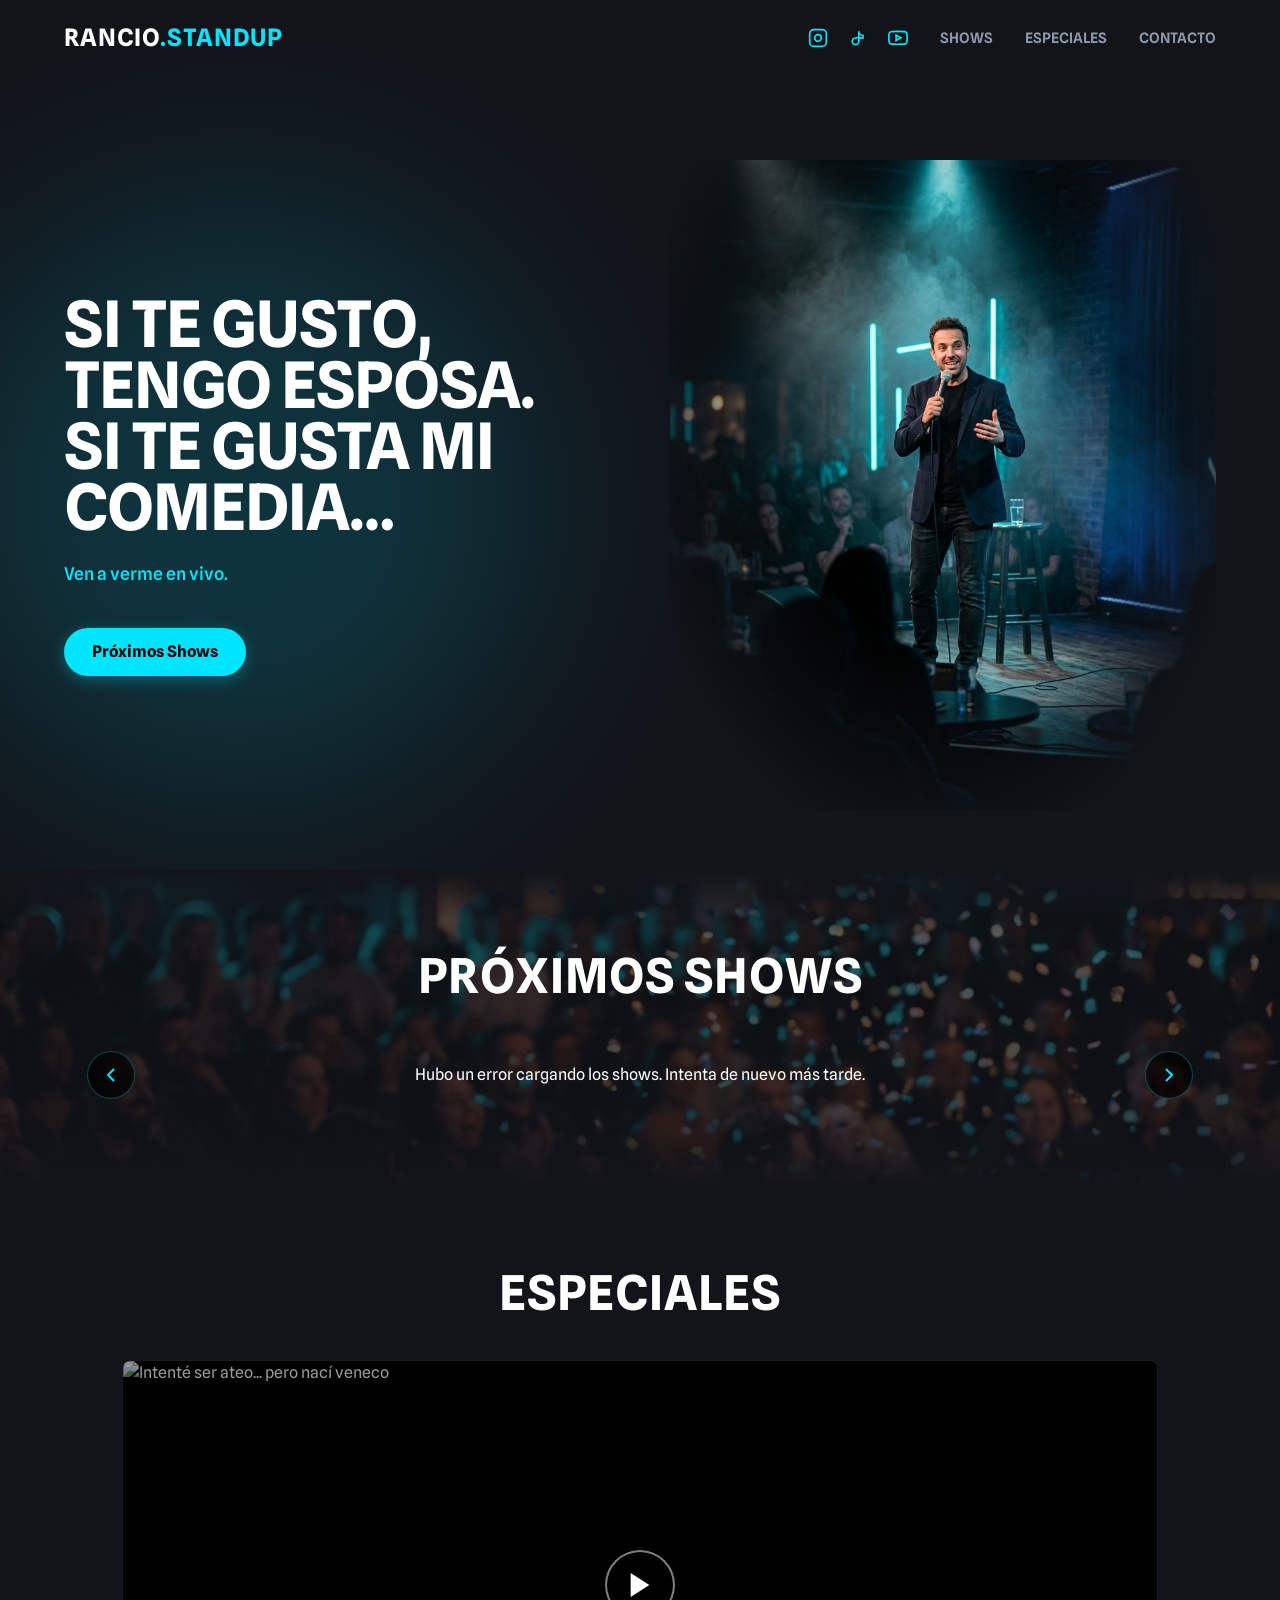
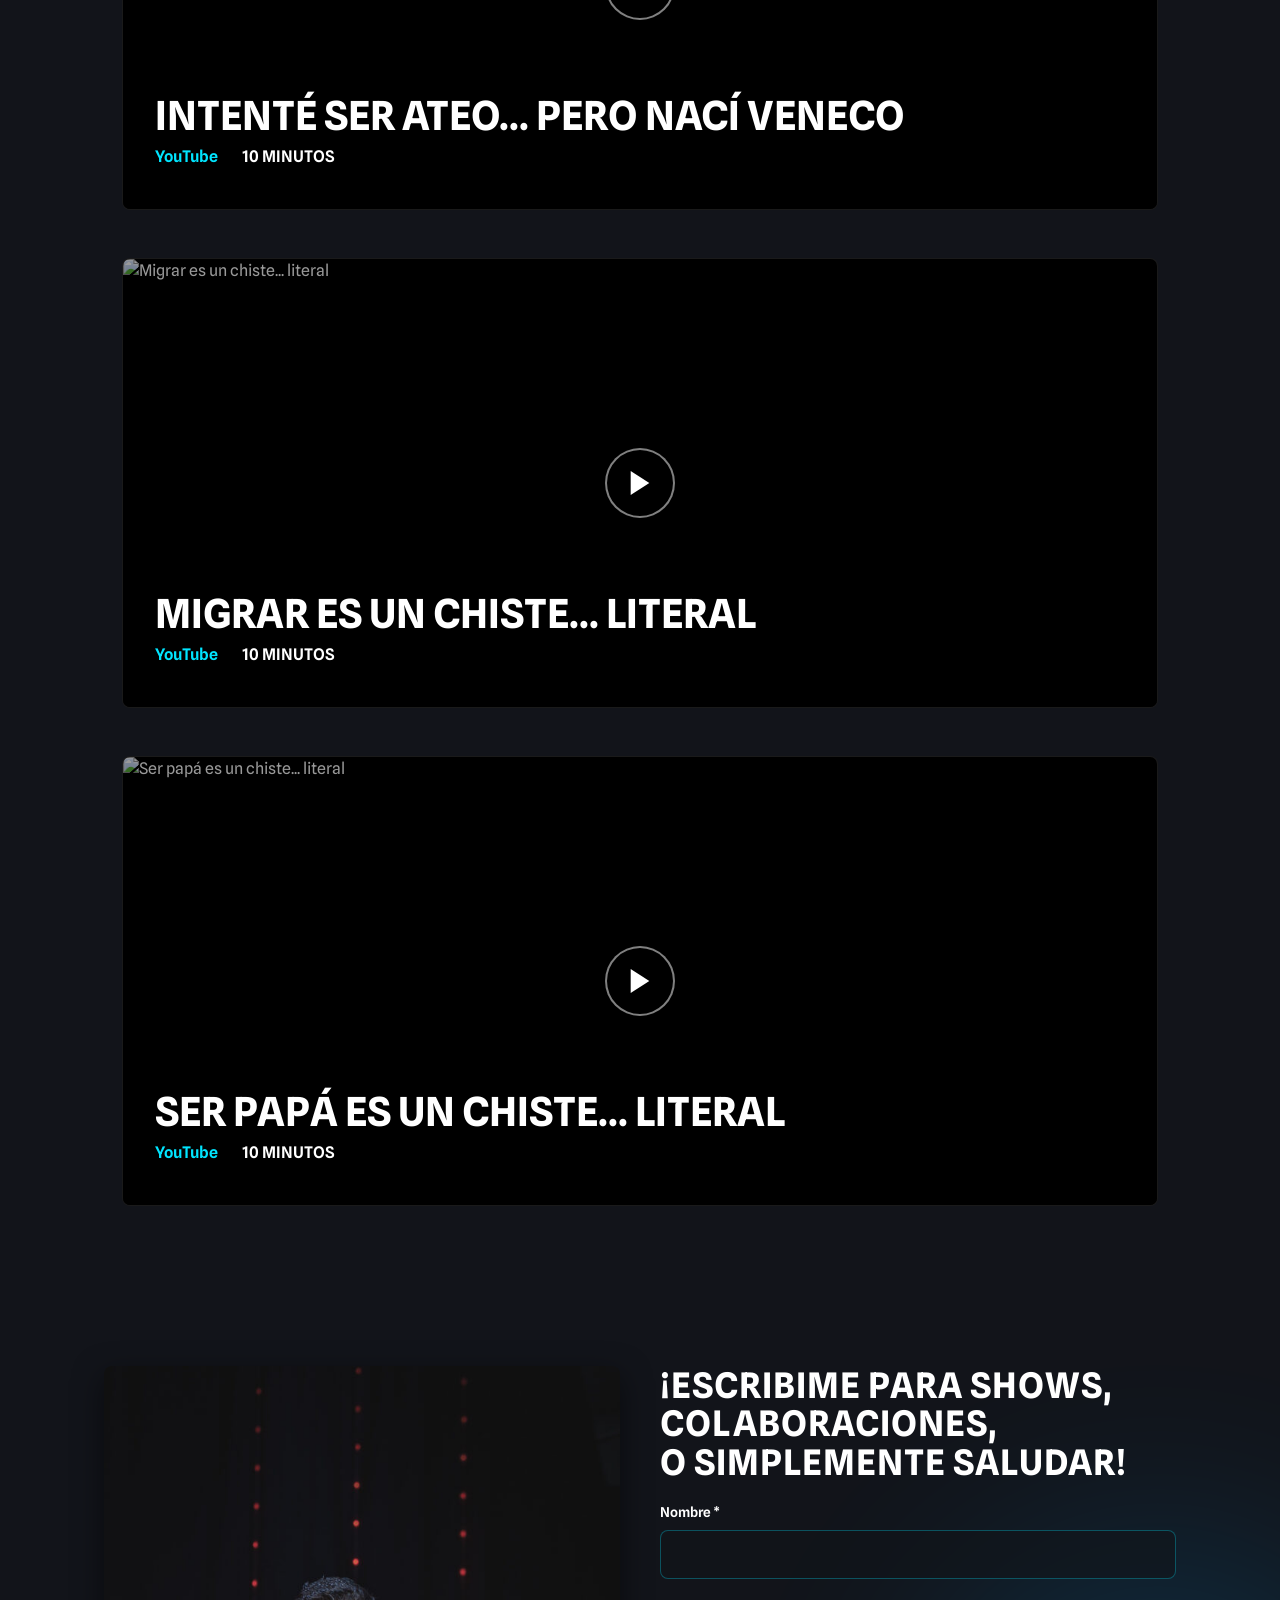
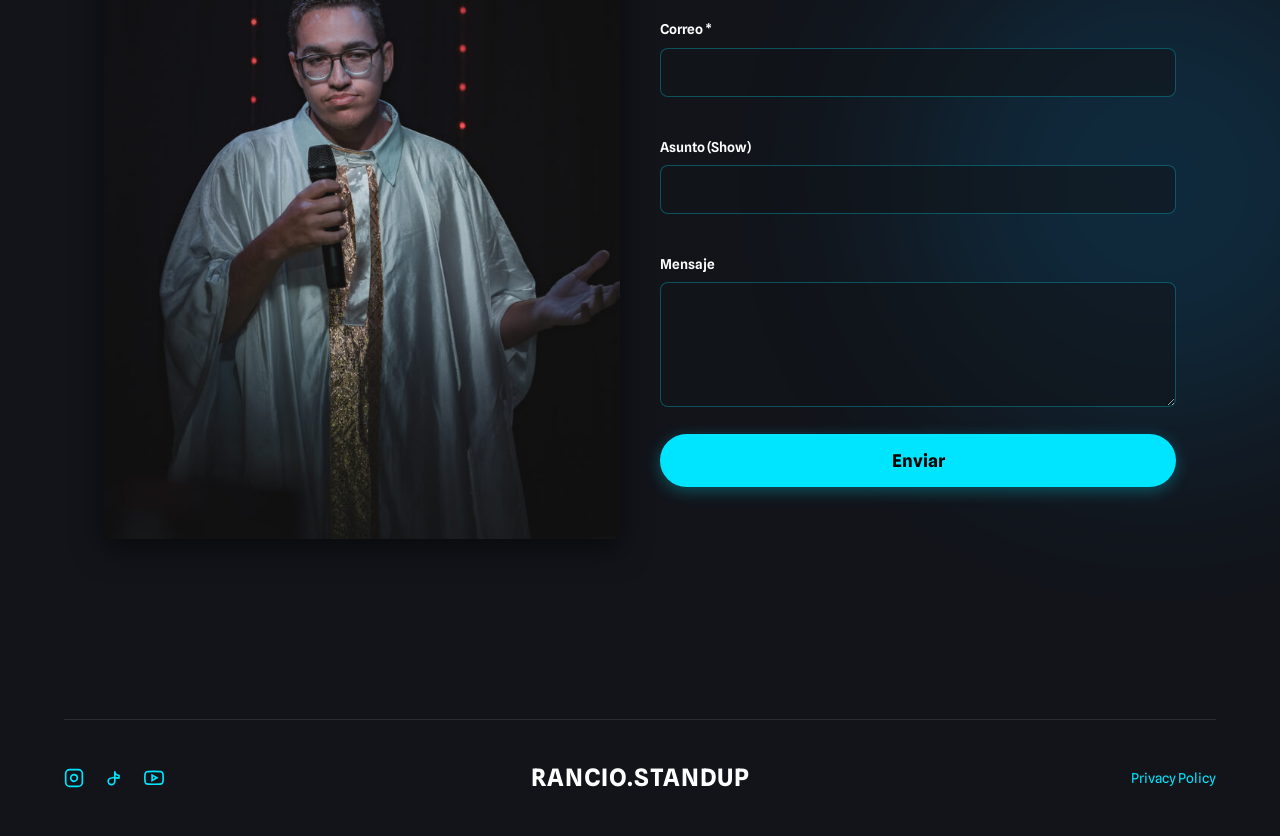
==== index.html @ d982a8aa "Initial commit: Rancio Standup optimized for Netlify" ====
<!DOCTYPE html>
<html lang="es">
<head>
    <meta charset="UTF-8">
    <meta name="viewport" content="width=device-width, initial-scale=1.0">
    <meta name="description" content="Rancio Standup - Mi mamá dice que soy gracioso. Entradas para próximos shows y especiales de comedia.">
    <title>Rancio Standup</title>
    <link rel="preconnect" href="https://fonts.googleapis.com">
    <link rel="preconnect" href="https://fonts.gstatic.com" crossorigin>
    <link href="https://fonts.googleapis.com/css2?family=Spline+Sans:wght@300;400;500;600;700;800;900&display=swap" rel="stylesheet">
    <link rel="stylesheet" href="index.css">
    
    <!-- Favicon -->
    <link rel="icon" type="image/png" href="assets/favicon.png">

    <!-- SEO & Social Media (OpenGraph) -->
    <meta property="og:title" content="Rancio Standup - Mi mamá dice que soy gracioso">
    <meta property="og:description" content="Ven a ver a Rancio Standup en vivo. Próximos shows, especiales de comedia y más.">
    <meta property="og:image" content="assets/hero_optimized.jpg">
    <meta property="og:url" content="https://ranciostandup.netlify.app/">
    <meta property="og:type" content="website">

    <!-- Twitter -->
    <meta name="twitter:card" content="summary_large_image">
    <meta name="twitter:title" content="Rancio Standup">
    <meta name="twitter:description" content="Mi mamá dice que soy gracioso. Entradas para próximos shows y especiales.">
    <meta name="twitter:image" content="assets/hero_optimized.jpg">
</head>
<body>
    <div class="blob-bg blob-1"></div>
    <div class="blob-bg blob-2"></div>

    <nav class="navbar">
        <div class="nav-container">
            <a href="#" class="logo">RANCIO<span>.STANDUP</span></a>
            <div class="nav-links">
                <div class="social-links nav-social">
                    <a href="https://www.instagram.com/rancio.standup/" target="_blank" aria-label="Instagram">
                        <svg viewBox="0 0 24 24" width="20" height="20" stroke="currentColor" stroke-width="2" fill="none"><rect x="2" y="2" width="20" height="20" rx="5" ry="5"></rect><path d="M16 11.37A4 4 0 1 1 12.63 8 4 4 0 0 1 16 11.37z"></path><line x1="17.5" y1="6.5" x2="17.51" y2="6.5"></line></svg>
                    </a>
                    <a href="https://www.tiktok.com/@rancio.standup" target="_blank" aria-label="TikTok">
                        <svg viewBox="0 0 24 24" width="20" height="20" stroke="currentColor" stroke-width="2" fill="none"><path d="M9 12a4 4 0 1 0 4 4V4a5 5 0 0 0 5 5v3a8 8 0 0 1-5-1z"></path></svg>
                    </a>
                    <a href="https://www.youtube.com/@RancioStandUp" target="_blank" aria-label="YouTube">
                        <svg viewBox="0 0 24 24" width="20" height="20" stroke="currentColor" stroke-width="2" fill="none"><path d="M22.54 6.42a2.78 2.78 0 0 0-1.94-2C18.88 4 12 4 12 4s-6.88 0-8.6.46a2.78 2.78 0 0 0-1.94 2A29 29 0 0 0 1 11.75a29 29 0 0 0 .46 5.33 2.78 2.78 0 0 0 1.94 2c1.72.46 8.6.46 8.6.46s6.88 0 8.6-.46a2.78 2.78 0 0 0 1.94-2 29 29 0 0 0 .46-5.33 29 29 0 0 0-.46-5.33z"></path><polygon points="9.75 15.02 15.5 11.75 9.75 8.48 9.75 15.02"></polygon></svg>
                    </a>
                </div>
                <a href="#shows" class="nav-link">Shows</a>
                <a href="#specials" class="nav-link">Especiales</a>
                <a href="#contact" class="nav-link">Contacto</a>
            </div>
            <button class="menu-btn" aria-label="Toggle menu">
                <span></span>
                <span></span>
                <span></span>
            </button>
        </div>
    </nav>

    <main>
        <!-- Hero Section -->
        <section class="hero" id="home">
            <div class="hero-content">
                <h1 class="hero-title reveal">SI TE GUSTO, TENGO ESPOSA.<br>SI TE GUSTA MI COMEDIA…</h1>
                <p class="hero-desc reveal delay-100">Ven a verme en vivo.</p>
                <div class="hero-buttons reveal delay-200">
                    <a href="#shows" class="btn btn-primary">Próximos Shows</a>
                </div>
            </div>
            <div class="hero-image-wrapper reveal delay-300">
                <div class="hero-image-glow"></div>
                <!-- Original 19MB image: <img src="assets/hero.jpg" alt="Rancio Standup Comedian" class="hero-image"> -->
                <img src="assets/hero_optimized.jpg" alt="Rancio Standup Comedian" class="hero-image">
            </div>
        </section>

        <!-- Shows Section -->
        <section class="shows" id="shows">
            <div class="section-header reveal">
                <h2>PRÓXIMOS SHOWS</h2>
            </div>
            
            <div class="shows-carousel-wrapper">
                <button class="carousel-btn prev" aria-label="Previous show">
                    <svg viewBox="0 0 24 24" width="24" height="24" stroke="currentColor" stroke-width="2" fill="none"><polyline points="15 18 9 12 15 6"></polyline></svg>
                </button>
                
                <div class="shows-carousel" id="showsCarousel">
                    <!-- Cards will be populated by JS -->
                </div>
                
                <button class="carousel-btn next" aria-label="Next show">
                    <svg viewBox="0 0 24 24" width="24" height="24" stroke="currentColor" stroke-width="2" fill="none"><polyline points="9 18 15 12 9 6"></polyline></svg>
                </button>
            </div>
            <div class="carousel-indicators">
                <span class="indicator active"></span>
                <span class="indicator"></span>
            </div>
        </section>

        <!-- Specials Section -->
        <section class="specials" id="specials">
            <div class="section-header reveal">
                <h2>ESPECIALES</h2>
            </div>
            
            <div class="video-grid">
                <!-- Video 1 -->
                <div class="video-card reveal delay-100">
                    <div class="video-thumbnail">
                        <img src="https://img.youtube.com/vi/Yufv-9ZsdQo/maxresdefault.jpg" alt="Intenté ser ateo... pero nací veneco">
                        <div class="play-btn" data-youtube="Yufv-9ZsdQo"><svg viewBox="0 0 24 24" width="32" height="32" fill="currentColor"><polygon points="5 3 19 12 5 21 5 3"></polygon></svg></div>
                    </div>
                    <div class="video-info">
                        <div class="video-title">INTENTÉ SER ATEO... PERO NACÍ VENECO</div>
                        <div class="video-meta">
                            <span class="platform">YouTube</span>
                            <span class="duration">10 MINUTOS</span>
                        </div>
                    </div>
                </div>
                <!-- Video 2 -->
                <div class="video-card reveal delay-200">
                    <div class="video-thumbnail">
                        <img src="https://img.youtube.com/vi/xLe0QZsCQi4/maxresdefault.jpg" alt="Migrar es un chiste... literal">
                        <div class="play-btn" data-youtube="xLe0QZsCQi4"><svg viewBox="0 0 24 24" width="32" height="32" fill="currentColor"><polygon points="5 3 19 12 5 21 5 3"></polygon></svg></div>
                    </div>
                    <div class="video-info">
                        <div class="video-title">MIGRAR ES UN CHISTE... LITERAL</div>
                        <div class="video-meta">
                            <span class="platform">YouTube</span>
                            <span class="duration">10 MINUTOS</span>
                        </div>
                    </div>
                </div>
                <!-- Video 3 -->
                <div class="video-card reveal delay-300">
                    <div class="video-thumbnail">
                        <img src="https://img.youtube.com/vi/ewY2P0SBuTs/maxresdefault.jpg" alt="Ser papá es un chiste... literal">
                        <div class="play-btn" data-youtube="ewY2P0SBuTs"><svg viewBox="0 0 24 24" width="32" height="32" fill="currentColor"><polygon points="5 3 19 12 5 21 5 3"></polygon></svg></div>
                    </div>
                    <div class="video-info">
                        <div class="video-title">SER PAPÁ ES UN CHISTE... LITERAL</div>
                        <div class="video-meta">
                            <span class="platform">YouTube</span>
                            <span class="duration">10 MINUTOS</span>
                        </div>
                    </div>
                </div>
            </div>
        </section>

        <!-- Video Modal -->
        <div class="video-modal" id="videoModal">
            <div class="modal-content">
                <button class="close-modal" id="closeModal">&times;</button>
                <div class="iframe-container">
                    <iframe id="youtubePlayer" src="" frameborder="0" allow="accelerometer; autoplay; clipboard-write; encrypted-media; gyroscope; picture-in-picture" allowfullscreen></iframe>
                </div>
                <div class="modal-footer">
                    <a href="https://youtube.com/" target="_blank" class="btn btn-primary btn-sm">Ir a mi canal de YouTube</a>
                </div>
            </div>
        </div>

        <!-- Show Detail Modal -->
        <div class="show-modal" id="showModal">
            <div class="modal-content show-modal-content">
                <button class="close-modal" id="closeShowModal">&times;</button>
                <div class="show-modal-body">
                    <div class="show-flyer-container">
                        <img id="showModalFlyer" src="" alt="Show Flyer">
                    </div>
                    <div class="show-details-container">
                        <h2 id="showModalTitle" class="highlight"></h2>
                        <div class="show-meta-info">
                            <p class="show-date-text">📅 <span id="showModalDate"></span></p>
                            <p class="show-location-text">📍 <span id="showModalVenue"></span><span id="showModalCity"></span></p>
                            <p id="showModalComediansContainer" class="show-comedians-text" style="display: none;">🎭 <span id="showModalComedians"></span></p>
                            <p class="show-price-text">🎟️ <span id="showModalPrice"></span></p>
                        </div>
                        <div class="modal-footer show-modal-footer">
                            <a id="showModalTicketsBtn" href="#" target="_blank" class="btn btn-primary btn-lg btn-block">Comprar Entradas</a>
                        </div>
                    </div>
                </div>
            </div>
        </div>

        <!-- Contact Section -->
        <section class="contact" id="contact">
            <div class="contact-wrapper">
                <div class="contact-image reveal">
                    <img src="assets/contacto.jpg" alt="Rancio Standup Comedian Priest">
                </div>
                <div class="contact-content reveal delay-100">
                    <div class="section-header contact-header">
                        <h2>¡ESCRIBIME PARA SHOWS, COLABORACIONES,<br>O SIMPLEMENTE SALUDAR!</h2>
                    </div>
                    <div class="contact-container">
                        <form class="contact-form" id="contactForm">
                            <div class="form-row">
                                <div class="form-group">
                                    <label for="name">Nombre *</label>
                                    <input type="text" id="name" name="name" required>
                                </div>
                                <div class="form-group">
                                    <label for="email">Correo *</label>
                                    <input type="email" id="email" name="email" required>
                                </div>
                                <div class="form-group">
                                    <label for="subject">Asunto (Show)</label>
                                    <input type="text" id="subject" name="subject">
                                </div>
                            </div>
                            <div class="form-group">
                                <label for="message">Mensaje</label>
                                <textarea id="message" name="message" rows="5" required></textarea>
                            </div>
                            <button type="submit" class="btn btn-primary btn-block btn-lg">Enviar</button>
                        </form>
                    </div>
                </div>
            </div>
        </section>
    </main>

    <footer>
        <div class="footer-content">
            <div class="social-links">
                <!-- Using inline SVGs for icons -->
                <a href="https://www.instagram.com/rancio.standup/" target="_blank" aria-label="Instagram">
                    <svg viewBox="0 0 24 24" width="20" height="20" stroke="currentColor" stroke-width="2" fill="none"><rect x="2" y="2" width="20" height="20" rx="5" ry="5"></rect><path d="M16 11.37A4 4 0 1 1 12.63 8 4 4 0 0 1 16 11.37z"></path><line x1="17.5" y1="6.5" x2="17.51" y2="6.5"></line></svg>
                </a>
                <a href="https://www.tiktok.com/@rancio.standup" target="_blank" aria-label="TikTok">
                    <svg viewBox="0 0 24 24" width="20" height="20" stroke="currentColor" stroke-width="2" fill="none"><path d="M9 12a4 4 0 1 0 4 4V4a5 5 0 0 0 5 5v3a8 8 0 0 1-5-1z"></path></svg>
                </a>
                <a href="https://www.youtube.com/@RancioStandUp" target="_blank" aria-label="YouTube">
                    <svg viewBox="0 0 24 24" width="20" height="20" stroke="currentColor" stroke-width="2" fill="none"><path d="M22.54 6.42a2.78 2.78 0 0 0-1.94-2C18.88 4 12 4 12 4s-6.88 0-8.6.46a2.78 2.78 0 0 0-1.94 2A29 29 0 0 0 1 11.75a29 29 0 0 0 .46 5.33 2.78 2.78 0 0 0 1.94 2c1.72.46 8.6.46 8.6.46s6.88 0 8.6-.46a2.78 2.78 0 0 0 1.94-2 29 29 0 0 0 .46-5.33 29 29 0 0 0-.46-5.33z"></path><polygon points="9.75 15.02 15.5 11.75 9.75 8.48 9.75 15.02"></polygon></svg>
                </a>
            </div>
            <div class="footer-logo">RANCIO.STANDUP</div>
            <div class="footer-policy">
                <a href="#">Privacy Policy</a>
            </div>
        </div>
    </footer>

    <script src="script.js"></script>
</body>
</html>
---- index.css ----
:root {
    /* Updated Design Tokens: Cyan */
    --primary: #00E5FF;
    --primary-hover: #00B8CC;
    --bg-color: #12141A;
    --surface: rgba(20, 25, 30, 0.7);
    --surface-glass: rgba(18, 20, 26, 0.85);
    --text-main: #ffffff;
    --text-muted: #8E9BAE;
    --roundness: 8px;
    --font-main: 'Spline Sans', sans-serif;
}

* {
    margin: 0;
    padding: 0;
    box-sizing: border-box;
}

html {
    scroll-behavior: smooth;
}

body {
    background-color: var(--bg-color);
    color: var(--text-main);
    font-family: var(--font-main);
    line-height: 1.5;
    overflow-x: hidden;
    position: relative;
    width: 100%;
}

/* Background Blobs */
.blob-bg {
    position: absolute;
    filter: blur(100px);
    z-index: -1;
    opacity: 0.15;
    border-radius: 50%;
    animation: float 10s ease-in-out infinite;
}

.blob-1 {
    top: 5%;
    left: -5%;
    width: 600px;
    height: 600px;
    background: var(--primary);
}

.blob-2 {
    bottom: 10%;
    right: -10%;
    width: 500px;
    height: 500px;
    background: #00A6FF;
    animation-delay: -5s;
}

@keyframes float {
    0% { transform: translate(0, 0) scale(1); }
    33% { transform: translate(30px, -50px) scale(1.1); }
    66% { transform: translate(-20px, 20px) scale(0.9); }
    100% { transform: translate(0, 0) scale(1); }
}

/* Animation Utilities */
.reveal {
    opacity: 0;
    transform: translateY(30px);
    transition: all 0.8s cubic-bezier(0.16, 1, 0.3, 1);
}

.reveal.reveal-visible {
    opacity: 1;
    transform: translateY(0);
}

.delay-100 { transition-delay: 100ms; }
.delay-200 { transition-delay: 200ms; }
.delay-300 { transition-delay: 300ms; }
.delay-400 { transition-delay: 400ms; }
.delay-500 { transition-delay: 500ms; }

@media (prefers-reduced-motion: reduce) {
    .reveal {
        transition: none !important;
        opacity: 1 !important;
        transform: none !important;
    }
}

/* Typography & Utilities */
h1, h2, h3 {
    line-height: 1.1;
    font-weight: 800;
    text-transform: uppercase;
    font-family: 'Oswald', var(--font-main);
}

.highlight {
    color: var(--primary);
}

.btn {
    display: inline-flex;
    align-items: center;
    justify-content: center;
    padding: 12px 28px;
    border-radius: 30px;
    font-weight: 700;
    text-decoration: none;
    cursor: pointer;
    transition: all 0.3s ease;
    border: none;
    font-family: var(--font-main);
    font-size: 1rem;
    color: #000;
}

.btn-primary {
    background-color: var(--primary);
    box-shadow: 0 4px 15px rgba(0, 229, 255, 0.3);
}

.btn-primary:hover {
    background-color: var(--text-main);
    color: var(--bg-color);
    transform: translateY(-2px);
    box-shadow: 0 6px 20px rgba(255, 255, 255, 0.4);
}

.btn-sm {
    padding: 8px 20px;
    font-size: 0.85rem;
}

.btn-lg {
    padding: 16px 32px;
    font-size: 1.1rem;
}

.btn-block {
    display: block;
    width: 100%;
}

/* Navigation */
.navbar {
    position: fixed;
    top: 0;
    width: 100%;
    z-index: 100;
    padding: 20px 0;
    transition: all 0.3s ease;
}

.navbar.scrolled {
    background: rgba(10, 12, 16, 0.85);
    backdrop-filter: blur(15px);
    -webkit-backdrop-filter: blur(15px);
    padding: 15px 0;
    border-bottom: 1px solid rgba(0, 229, 255, 0.15);
    box-shadow: 0 4px 30px rgba(0, 0, 0, 0.5);
}

.nav-container {
    width: 100%;
    padding: 0 5%;
    display: flex;
    justify-content: space-between;
    align-items: center;
}

.logo {
    font-size: 1.5rem;
    font-weight: 800;
    color: var(--text-main);
    text-decoration: none;
    letter-spacing: 1px;
}

.logo span {
    color: var(--primary);
}

.nav-links {
    display: flex;
    gap: 32px;
    align-items: center;
}

.nav-link {
    color: var(--text-muted);
    text-decoration: none;
    font-weight: 600;
    transition: color 0.3s ease;
    text-transform: uppercase;
    font-size: 0.9rem;
}

.nav-link:hover {
    color: var(--primary);
}

.menu-btn {
    display: none;
    background: none;
    border: none;
    cursor: pointer;
    flex-direction: column;
    gap: 6px;
}

.menu-btn span {
    display: block;
    width: 24px;
    height: 2px;
    background-color: var(--text-main);
}

/* Hero Section */
.hero {
    min-height: 80vh;
    width: 100%;
    padding: 160px 5% 60px;
    display: grid;
    grid-template-columns: 1fr 1fr;
    gap: 60px;
    align-items: center;
}

.hero-title {
    font-size: clamp(3rem, 5vw, 5.5rem);
    margin-bottom: 24px;
    letter-spacing: -1px;
    line-height: 0.95;
}

.hero-desc {
    font-size: 1.1rem;
    color: var(--primary);
    margin-bottom: 40px;
    max-width: 500px;
    font-weight: 500;
}

.hero-image-wrapper {
    position: relative;
    display: flex;
    justify-content: center;
    align-items: center;
    width: 100%;
    height: 100%;
}

.hero-image {
    width: 100%;
    max-width: 800px;
    height: 650px;
    object-fit: cover;
    object-position: center 30%; /* Focus on the upper/center part of the comedian */
    display: block;
    position: relative;
    z-index: 2;
    /* Blend with background */
    -webkit-mask-image: radial-gradient(ellipse at center 40%, black 40%, transparent 80%);
    mask-image: radial-gradient(ellipse at center 40%, black 40%, transparent 80%);
}

/* General Sections */
section:not(.hero) {
    padding: 80px 5%;
    position: relative;
    width: 100%;
}

.section-header {
    text-align: center;
    margin-bottom: 40px;
}

.section-header h2 {
    font-size: clamp(2rem, 4vw, 3rem);
    letter-spacing: 1px;
}

/* Shows Section with Background */
.shows {
    background: url('assets/shows_bg.png') no-repeat center center;
    background-size: cover;
    position: relative;
    padding-left: 0;
    padding-right: 0;
}

.shows::before {
    content: '';
    position: absolute;
    inset: 0;
    background: linear-gradient(to bottom, var(--bg-color) 0%, rgba(18, 20, 26, 0.7) 20%, rgba(18, 20, 26, 0.8) 80%, var(--bg-color) 100%);
    z-index: 1;
}

.shows > * {
    position: relative;
    z-index: 2;
}

/* Carousel */
.shows-carousel-wrapper {
    width: 100%;
    position: relative;
    display: flex;
    align-items: center;
}

.shows-carousel {
    display: flex;
    gap: 20px;
    overflow-x: auto;
    scroll-behavior: smooth;
    padding: 20px 5%;
    width: 100%;
    scroll-snap-type: x mandatory;
    -ms-overflow-style: none; /* IE and Edge */
    scrollbar-width: none; /* Firefox */
}

.shows-carousel::-webkit-scrollbar {
    display: none; /* Chrome, Safari and Opera */
}

.carousel-btn {
    background: rgba(0,0,0,0.7);
    border: 1px solid rgba(0, 229, 255, 0.3);
    color: var(--primary);
    width: 48px;
    height: 48px;
    border-radius: 50%;
    display: flex;
    align-items: center;
    justify-content: center;
    cursor: pointer;
    transition: all 0.3s ease;
    z-index: 10;
    position: absolute;
    top: 50%;
    transform: translateY(-50%);
}

.carousel-btn.prev {
    left: 2%;
}

.carousel-btn.next {
    right: 2%;
}

.carousel-btn:hover {
    background: var(--primary);
    color: #000;
    box-shadow: 0 0 15px rgba(0, 229, 255, 0.5);
}

.show-card {
    background: var(--surface);
    border: 1px solid rgba(255,255,255,0.1);
    border-radius: 12px;
    padding: 30px 20px;
    flex: 0 0 auto;
    /* Responsive card width calculation to fit multiple on screen seamlessly */
    width: calc(100% / 1.2);
    max-width: 250px;
    text-align: center;
    display: flex;
    flex-direction: column;
    align-items: center;
    gap: 16px;
    transition: all 0.3s ease;
    backdrop-filter: blur(5px);
    scroll-snap-align: center;
    position: relative;
    overflow: hidden;
}

.show-card-bg {
    position: absolute;
    inset: 0;
    background-size: cover;
    background-position: center;
    filter: blur(8px) brightness(0.3);
    z-index: 0;
    transition: filter 0.3s ease, transform 0.5s ease;
    transform: scale(1.1); /* Prevents blurred edges from showing background color */
}

.show-card.active .show-card-bg, .show-card:hover .show-card-bg {
    filter: blur(4px) brightness(0.5);
    transform: scale(1.15);
}

.show-card-content {
    position: relative;
    z-index: 1;
    display: flex;
    flex-direction: column;
    align-items: center;
    gap: 16px;
    width: 100%;
}

.show-card.active, .show-card:hover {
    border-color: rgba(0, 229, 255, 0.6);
    box-shadow: 0 8px 40px rgba(0, 229, 255, 0.25);
    transform: translateY(-6px);
}

.show-date {
    display: flex;
    flex-direction: column;
    align-items: center;
}

.show-date .day {
    font-size: 3rem;
    font-weight: 900;
    line-height: 1;
}

.show-date .month {
    font-size: 1rem;
    color: var(--primary);
    font-weight: 700;
    letter-spacing: 2px;
}

.show-info h3 {
    font-size: 1.1rem;
    margin-bottom: 4px;
}

.show-info p {
    color: var(--text-muted);
    font-size: 0.8rem;
}

/* Specials Section */
.specials {
    width: 100%;
    padding-bottom: 4rem;
}

.video-grid {
    display: flex;
    flex-direction: column;
    gap: 3rem;
    width: 100%;
    max-width: 1200px;
    margin: 0 auto;
    padding: 0 5%;
}

.video-card {
    position: relative;
    border-radius: var(--roundness);
    overflow: hidden;
    height: 450px;
    background: #000;
    cursor: pointer;
    border: 1px solid rgba(255,255,255,0.1);
    transition: all 0.3s ease;
    width: 100%;
}

.video-card:hover {
    border-color: rgba(0, 229, 255, 0.6);
    box-shadow: 0 10px 40px rgba(0, 229, 255, 0.25);
    transform: translateY(-6px) scale(1.02);
}

.video-thumbnail {
    position: absolute;
    top: 0;
    left: 0;
    width: 100%;
    height: 100%;
}

.video-thumbnail img {
    width: 100%;
    height: 100%;
    object-fit: cover;
    opacity: 0.6;
    transition: opacity 0.3s ease, transform 0.5s ease;
}

.video-card:hover .video-thumbnail img {
    opacity: 0.8;
    transform: scale(1.02);
}

.play-btn {
    position: absolute;
    top: 50%;
    left: 50%;
    transform: translate(-50%, -50%);
    width: 70px;
    height: 70px;
    background: rgba(0,0,0,0.6);
    backdrop-filter: blur(4px);
    border-radius: 50%;
    display: flex;
    align-items: center;
    justify-content: center;
    color: white;
    border: 2px solid rgba(255,255,255,0.5);
    transition: all 0.3s ease;
    z-index: 5;
}

.video-card:hover .play-btn {
    background: var(--primary);
    border-color: var(--primary);
    color: #000;
    box-shadow: 0 0 20px rgba(0, 229, 255, 0.6);
    transform: translate(-50%, -50%) scale(1.1);
}

.video-info {
    position: absolute;
    bottom: 0;
    left: 0;
    right: 0;
    padding: 3rem 2rem 2rem;
    background: linear-gradient(to top, rgba(0,0,0,0.9) 0%, rgba(0,0,0,0) 100%);
    display: flex;
    flex-direction: column;
    justify-content: flex-end;
    pointer-events: none;
    z-index: 4;
}

.video-title {
    font-weight: 800;
    font-size: 2.5rem;
    margin-bottom: 8px;
    text-transform: uppercase;
    text-shadow: 2px 2px 5px rgba(0,0,0,0.8);
    line-height: 1.1;
}

.video-meta {
    display: flex;
    gap: 1.5rem;
    font-size: 1rem;
    font-weight: 600;
    text-shadow: 1px 1px 3px rgba(0,0,0,0.8);
    margin-bottom: 0.5rem;
}

.video-meta .platform {
    color: var(--primary);
}

.video-meta .duration {
    color: var(--text-main);
}

/* Contact Section */
.contact {
    width: 100%;
    max-width: 1200px;
    margin: 0 auto;
}

.contact-wrapper {
    display: grid;
    grid-template-columns: 1fr 1fr;
    gap: 40px;
    align-items: stretch;
}

.contact-image {
    width: 100%;
    border-radius: var(--roundness);
    overflow: hidden;
    box-shadow: 0 10px 30px rgba(0,0,0,0.5);
}

.contact-image img {
    width: 100%;
    height: 100%;
    object-fit: cover;
    display: block;
}

.contact-header {
    text-align: left;
    margin-bottom: 20px;
}

.contact-header h2 {
    font-size: 2.2rem;
    margin-bottom: 15px;
    line-height: 1.1;
}

.contact-email {
    font-size: 1.1rem;
    margin-bottom: 15px;
}

.contact-email a {
    color: var(--primary);
    text-decoration: none;
    font-weight: 600;
}

.contact-email a:hover {
    text-decoration: underline;
}

.contact-desc {
    font-size: 0.95rem;
    color: var(--text-muted);
    margin-bottom: 30px;
}

.contact-container {
    background: transparent;
    width: 100%;
}

.form-row {
    display: grid;
    grid-template-columns: repeat(auto-fit, minmax(250px, 1fr));
    gap: 20px;
    margin-bottom: 20px;
}

.form-group {
    margin-bottom: 20px;
}

.form-group label {
    display: block;
    margin-bottom: 8px;
    font-size: 0.85rem;
    color: var(--text-main);
    font-weight: 600;
}

.form-group input,
.form-group textarea {
    width: 100%;
    padding: 14px 16px;
    background: rgba(18, 20, 26, 0.6);
    border: 1px solid rgba(0, 229, 255, 0.3);
    border-radius: var(--roundness);
    color: white;
    font-family: var(--font-main);
    font-size: 1rem;
    transition: all 0.3s ease;
}

.form-group input:focus,
.form-group textarea:focus {
    outline: none;
    border-color: rgba(0, 229, 255, 0.8);
    box-shadow: 0 0 20px rgba(0, 229, 255, 0.3);
    background: rgba(18, 20, 26, 0.9);
}

/* Footer */
footer {
    padding: 40px 5%;
    margin-top: 60px;
    width: 100%;
}

.footer-content {
    width: 100%;
    margin: 0 auto;
    display: grid;
    grid-template-columns: 1fr auto 1fr;
    align-items: center;
    border-top: 1px solid rgba(255,255,255,0.1);
    padding-top: 40px;
}

.social-links {
    display: flex;
    gap: 20px;
}

.social-links a {
    color: var(--primary);
    text-decoration: none;
    transition: color 0.3s ease;
    display: flex;
    align-items: center;
    justify-content: center;
}

.social-links a:hover {
    color: white;
}

.footer-logo {
    font-size: 1.5rem;
    font-weight: 900;
    text-align: center;
    letter-spacing: 1px;
}

.footer-policy {
    text-align: right;
}

.footer-policy a {
    color: var(--primary);
    text-decoration: none;
    font-size: 0.85rem;
}

/* Responsive Design */
@media (max-width: 968px) {
    .hero {
        grid-template-columns: 1fr;
        text-align: center;
        padding-top: 120px;
    }

    .hero-desc {
        margin: 0 auto 40px;
    }

    .hero-image {
        max-width: 400px;
        height: auto;
        aspect-ratio: 4/5;
    }

    .footer-content {
        grid-template-columns: 1fr;
        gap: 24px;
        text-align: center;
    }
    
    .social-links {
        justify-content: center;
    }
    
    .footer-policy {
        text-align: center;
    }
}

@media (max-width: 768px) {
    section:not(.hero) {
        padding: 40px 5%;
    }

    .nav-links {
        display: none;
    }

    .menu-btn {
        display: flex;
    }

    .hero-title {
        font-size: 1.8rem;
        line-height: 1.1;
    }
    
    .hero-desc {
        font-size: 0.95rem;
        margin-bottom: 30px;
        padding: 0 10px;
    }

    .btn {
        font-size: 0.9rem;
        padding: 12px 24px;
    }

    .section-header h2 {
        font-size: 1.8rem;
    }

    .show-card {
        padding: 20px 15px;
        gap: 12px;
    }

    .show-date .day {
        font-size: 2rem;
    }

    .show-info h3 {
        font-size: 1rem;
    }

    .show-info p {
        font-size: 0.75rem;
    }

    .video-title {
        font-size: 1.5rem;
    }

    .video-meta {
        font-size: 0.85rem;
    }

    .contact-wrapper {
        grid-template-columns: 1fr;
    }
    
    .contact-image {
        max-width: 400px;
        margin: 0 auto;
    }
    
    .contact-header {
        text-align: center;
    }
}

/* YouTube Banner & Links */
.yt-banner {
    margin-top: 1rem;
    padding-top: 1rem;
    border-top: 1px solid rgba(255, 255, 255, 0.1);
    text-align: center;
}

.yt-link {
    color: #ff0000;
    text-decoration: none;
    font-weight: 600;
    font-size: 0.9rem;
    text-transform: uppercase;
    letter-spacing: 1px;
    display: inline-flex;
    align-items: center;
    gap: 0.5rem;
    transition: color 0.3s ease, text-shadow 0.3s ease;
}

.yt-link:hover {
    color: #ff4d4d;
    text-shadow: 0 0 10px rgba(255,0,0,0.5);
}

/* Video Modal */
.video-modal {
    position: fixed;
    top: 0;
    left: 0;
    width: 100%;
    height: 100%;
    background-color: rgba(0, 0, 0, 0.8);
    backdrop-filter: blur(8px);
    -webkit-backdrop-filter: blur(8px);
    z-index: 1000;
    display: flex;
    justify-content: center;
    align-items: center;
    opacity: 0;
    pointer-events: none;
    transition: opacity 0.4s ease;
}

.video-modal.active {
    opacity: 1;
    pointer-events: all;
}

.modal-content {
    width: 90%;
    max-width: 900px;
    background: rgba(15, 18, 22, 0.95);
    border: 1px solid rgba(0, 229, 255, 0.1);
    border-radius: var(--roundness);
    padding: 1.5rem;
    position: relative;
    box-shadow: 0 20px 50px rgba(0,0,0,0.8);
    transform: scale(0.95);
    transition: transform 0.4s cubic-bezier(0.16, 1, 0.3, 1);
}

.video-modal.active .modal-content {
    transform: scale(1);
}

.close-modal {
    position: absolute;
    top: 15px;
    right: 15px;
    background: rgba(0,0,0,0.6);
    border: none;
    color: white;
    font-size: 2rem;
    cursor: pointer;
    transition: all 0.3s ease;
    z-index: 10;
    width: 40px;
    height: 40px;
    border-radius: 50%;
    display: flex;
    align-items: center;
    justify-content: center;
    line-height: 1;
}

.close-modal:hover {
    color: var(--primary);
    background: rgba(0,0,0,0.9);
}

.iframe-container {
    position: relative;
    width: 100%;
    padding-bottom: 56.25%; /* 16:9 Aspect Ratio */
}

.iframe-container iframe {
    position: absolute;
    top: 0;
    left: 0;
    width: 100%;
    height: 100%;
    border-radius: calc(var(--roundness) / 2);
}

.modal-footer {
    margin-top: 1.5rem;
    display: flex;
    justify-content: center;
}

/* Show Detail Modal */
.show-modal {
    position: fixed;
    top: 0;
    left: 0;
    width: 100%;
    height: 100%;
    background-color: rgba(0, 0, 0, 0.8);
    backdrop-filter: blur(8px);
    -webkit-backdrop-filter: blur(8px);
    z-index: 1000;
    display: flex;
    justify-content: center;
    align-items: center;
    opacity: 0;
    pointer-events: none;
    transition: opacity 0.4s ease;
}

.show-modal.active {
    opacity: 1;
    pointer-events: all;
}

.show-modal-content {
    max-width: 800px;
    padding: 0;
    overflow: hidden;
    display: flex;
    flex-direction: column;
    border: 1px solid rgba(0, 229, 255, 0.1);
    box-shadow: 0 20px 50px rgba(0,0,0,0.8);
    transform: scale(0.95);
    transition: transform 0.4s cubic-bezier(0.16, 1, 0.3, 1);
}

.show-modal.active .show-modal-content {
    transform: scale(1);
}

.show-modal-body {
    display: grid;
    grid-template-columns: 1fr 1.5fr;
    gap: 0;
}

@media (max-width: 768px) {
    .show-modal-body {
        grid-template-columns: 1fr;
        max-height: 85vh;
        overflow-y: auto;
    }
    
    .show-details-container {
        padding: 20px;
    }
    
    #showModalTitle {
        font-size: 1.6rem;
        margin-bottom: 10px;
    }
    
    .show-meta-info {
        font-size: 1rem;
        gap: 10px;
        margin-bottom: 20px;
    }

    .carousel-btn {
        display: none; /* Hide buttons on mobile, rely on native swipe */
    }
}

.show-flyer-container {
    width: 100%;
    height: 100%;
    background: #000;
    display: flex;
    align-items: center;
    justify-content: center;
    overflow: hidden;
}

.show-flyer-container img {
    width: 100%;
    height: 100%;
    object-fit: cover;
    max-height: 500px;
}

@media (max-width: 768px) {
    .show-flyer-container img {
        max-height: 300px;
    }
}

.show-details-container {
    padding: 40px;
    display: flex;
    flex-direction: column;
    justify-content: center;
    background: linear-gradient(135deg, rgba(18,20,26,0.95) 0%, rgba(0,20,30,0.95) 100%);
}

#showModalTitle {
    font-size: 2.2rem;
    margin-bottom: 20px;
    line-height: 1.2;
}

.show-meta-info {
    display: flex;
    flex-direction: column;
    gap: 15px;
    margin-bottom: 30px;
    font-size: 1.1rem;
}

.show-meta-info p {
    display: flex;
    align-items: center;
    gap: 10px;
}

.show-modal-footer {
    margin-top: auto;
}

#showModalTicketsBtn {
    font-size: 1.2rem;
    padding: 15px 30px;
    box-shadow: 0 0 20px rgba(0, 229, 255, 0.4);
    animation: neonPulse 2s infinite alternate;
}

@keyframes neonPulse {
    from {
        box-shadow: 0 0 10px rgba(0, 229, 255, 0.2), 0 0 20px rgba(0, 229, 255, 0.2);
    }
    to {
        box-shadow: 0 0 20px rgba(0, 229, 255, 0.6), 0 0 40px rgba(0, 229, 255, 0.4);
    }
}
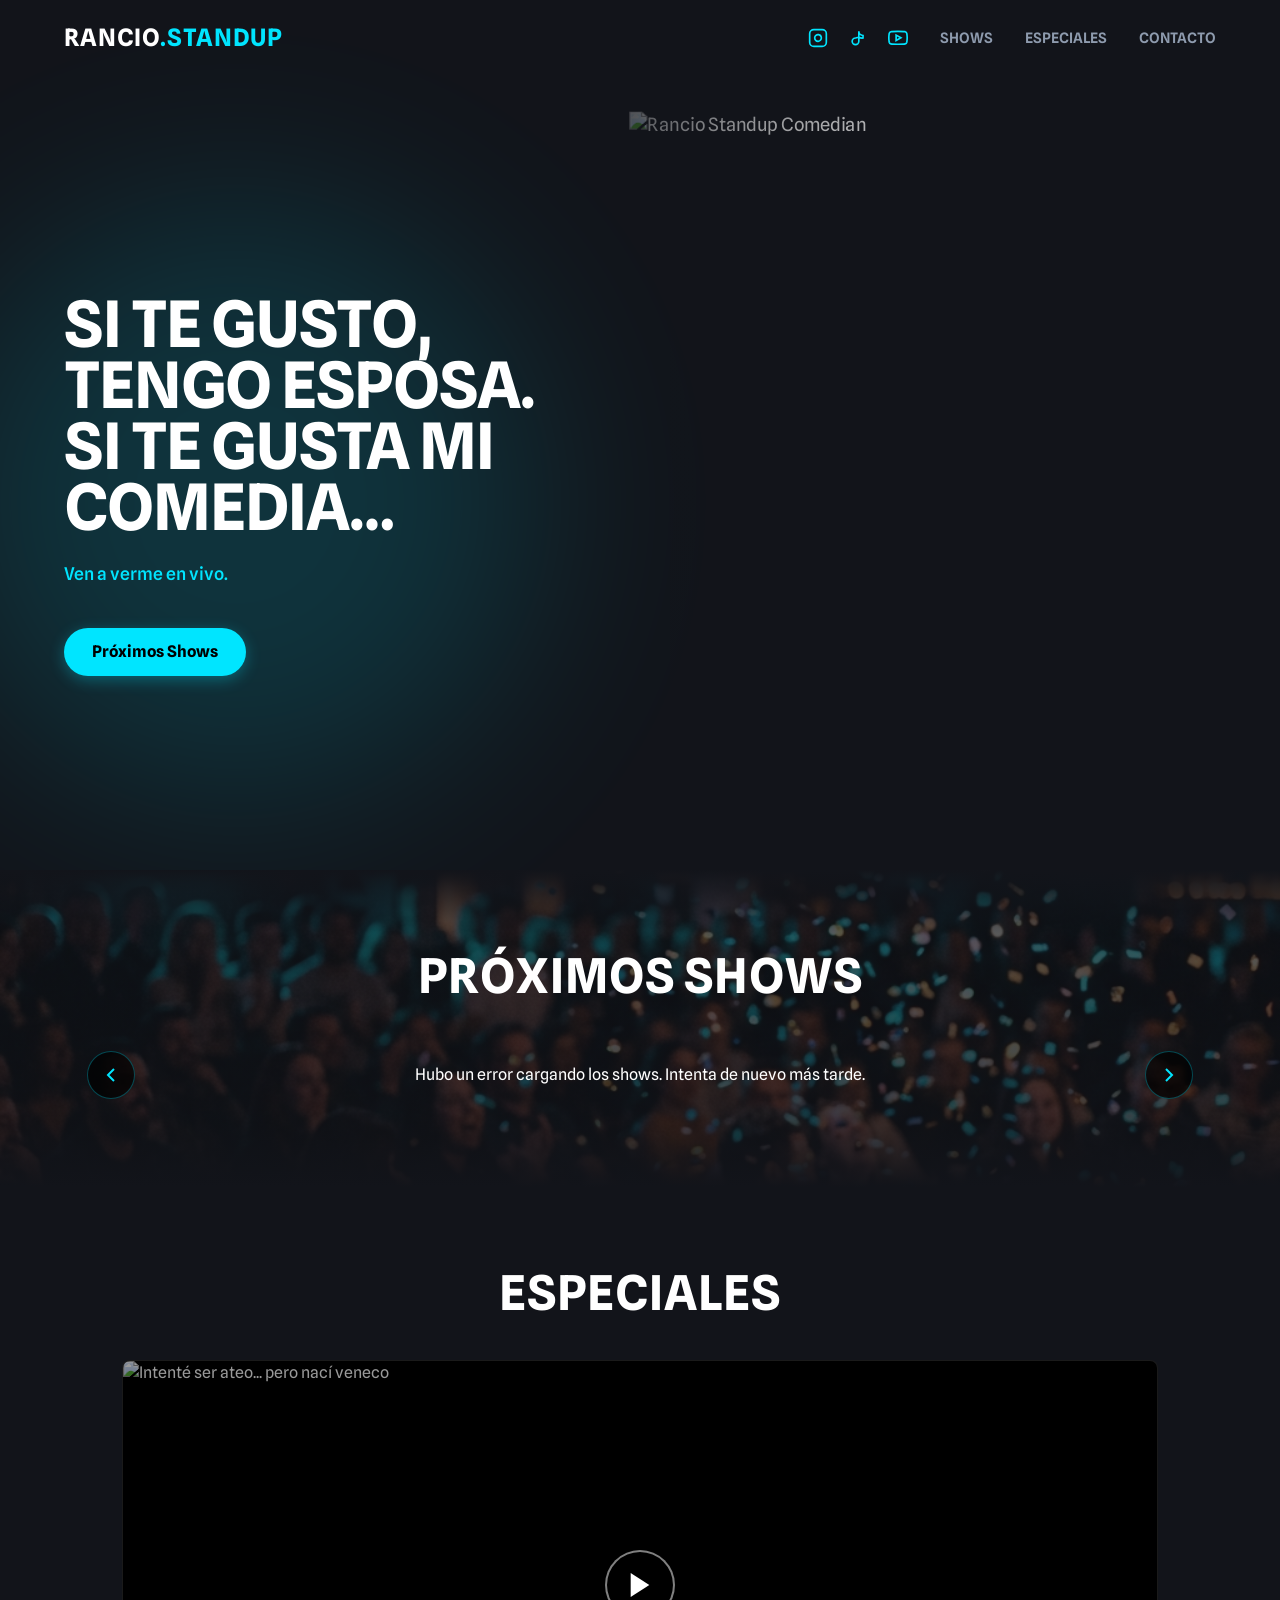
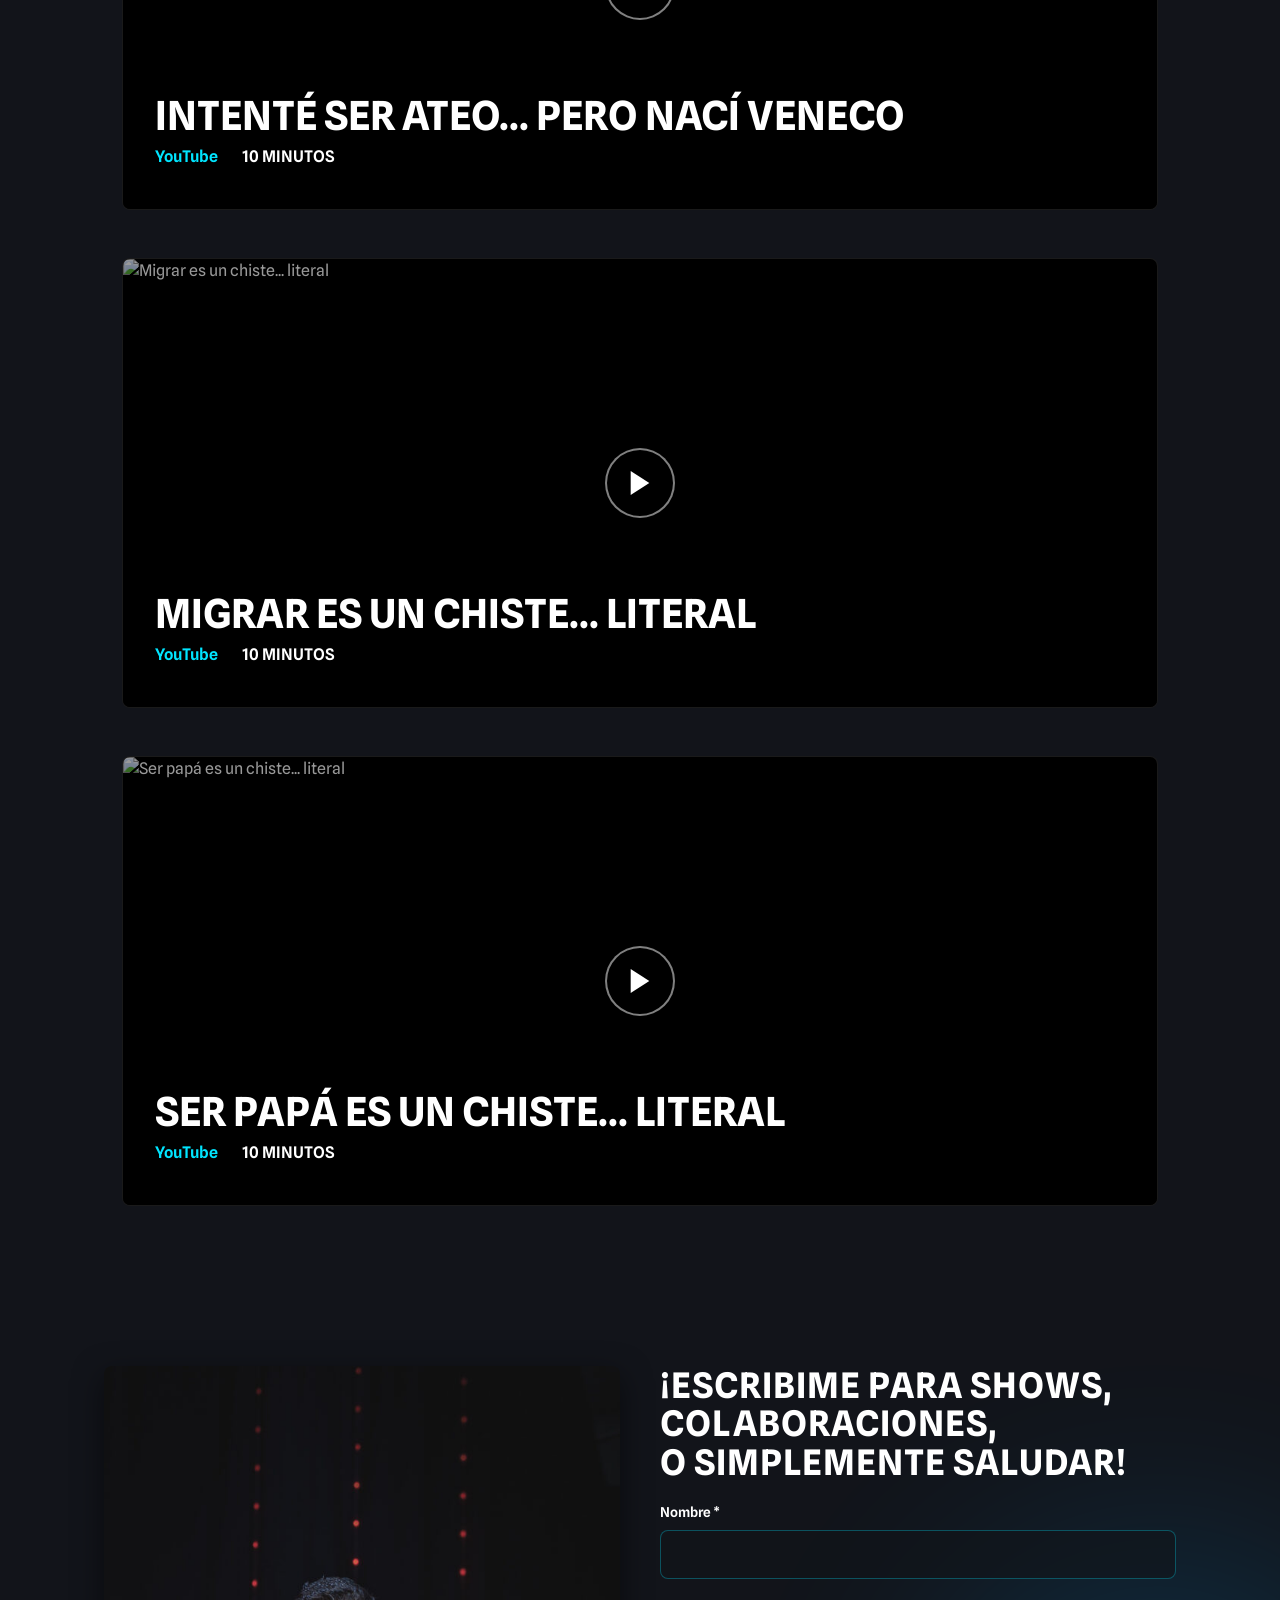
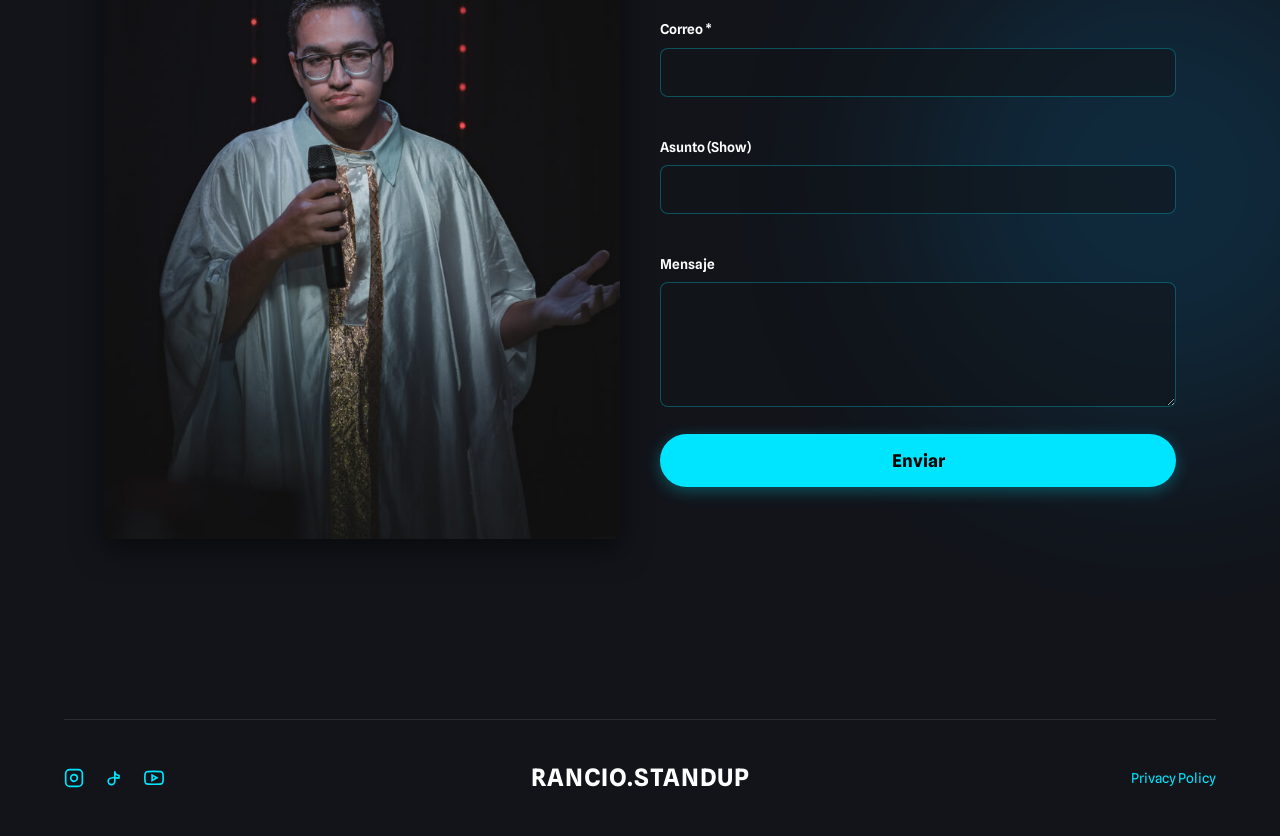
==== commit 824188fa: "Ajuste de zoom, posición y máscara para centrar al comediante" ====
--- a/index.html
+++ b/index.html
@@ -11,12 +11,12 @@
     <link rel="stylesheet" href="index.css">
     
     <!-- Favicon -->
-    <link rel="icon" type="image/png" href="assets/favicon.png">
+    <link rel="icon" type="image/svg+xml" href="assets/favicon.svg">
 
     <!-- SEO & Social Media (OpenGraph) -->
     <meta property="og:title" content="Rancio Standup - Mi mamá dice que soy gracioso">
     <meta property="og:description" content="Ven a ver a Rancio Standup en vivo. Próximos shows, especiales de comedia y más.">
-    <meta property="og:image" content="assets/hero_optimized.jpg">
+    <meta property="og:image" content="assets/hero.jpg">
     <meta property="og:url" content="https://ranciostandup.netlify.app/">
     <meta property="og:type" content="website">
 
@@ -24,7 +24,7 @@
     <meta name="twitter:card" content="summary_large_image">
     <meta name="twitter:title" content="Rancio Standup">
     <meta name="twitter:description" content="Mi mamá dice que soy gracioso. Entradas para próximos shows y especiales.">
-    <meta name="twitter:image" content="assets/hero_optimized.jpg">
+    <meta name="twitter:image" content="assets/hero.jpg">
 </head>
 <body>
     <div class="blob-bg blob-1"></div>
@@ -69,8 +69,7 @@
             </div>
             <div class="hero-image-wrapper reveal delay-300">
                 <div class="hero-image-glow"></div>
-                <!-- Original 19MB image: <img src="assets/hero.jpg" alt="Rancio Standup Comedian" class="hero-image"> -->
-                <img src="assets/hero_optimized.jpg" alt="Rancio Standup Comedian" class="hero-image">
+                <img src="assets/hero.jpg" alt="Rancio Standup Comedian" class="hero-image">
             </div>
         </section>
 
--- a/index.css
+++ b/index.css
@@ -255,18 +255,29 @@
     height: 100%;
 }
 
+.hero-image-wrapper::after {
+    content: '';
+    position: absolute;
+    inset: 0;
+    background: radial-gradient(circle at 42% 40%, transparent 40%, var(--bg-color) 90%);
+    z-index: 3;
+    pointer-events: none;
+}
+
 .hero-image {
     width: 100%;
     max-width: 800px;
     height: 650px;
     object-fit: cover;
-    object-position: center 30%; /* Focus on the upper/center part of the comedian */
+    object-position: 42% 20%; /* Shift focus slightly to the left/center where he is */
     display: block;
     position: relative;
     z-index: 2;
-    /* Blend with background */
-    -webkit-mask-image: radial-gradient(ellipse at center 40%, black 40%, transparent 80%);
-    mask-image: radial-gradient(ellipse at center 40%, black 40%, transparent 80%);
+    transform: scale(1.15); /* Subtle zoom */
+    /* Blend with background - shifted center to match his position */
+    -webkit-mask-image: radial-gradient(ellipse at 42% 40%, black 25%, transparent 85%);
+    mask-image: radial-gradient(ellipse at 42% 40%, black 25%, transparent 85%);
+    filter: brightness(1.05) contrast(1.1);
 }
 
 /* General Sections */
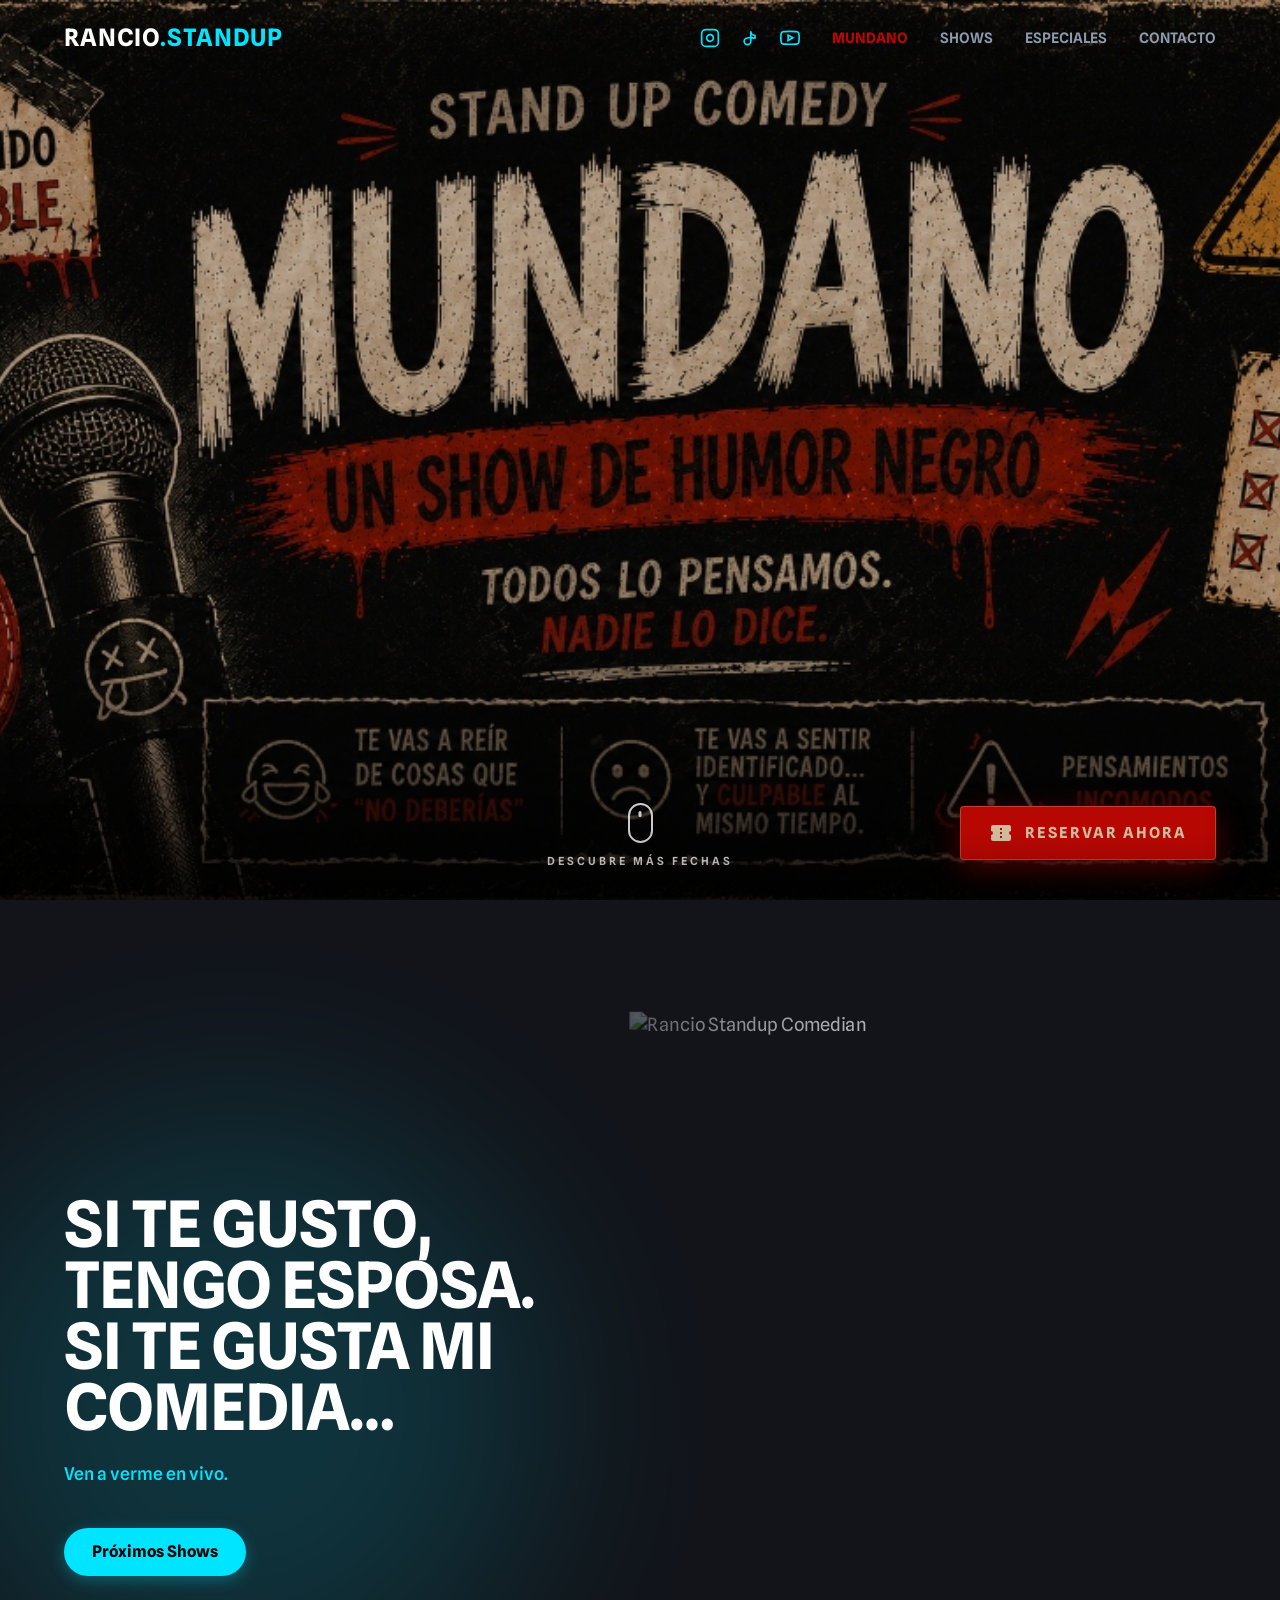
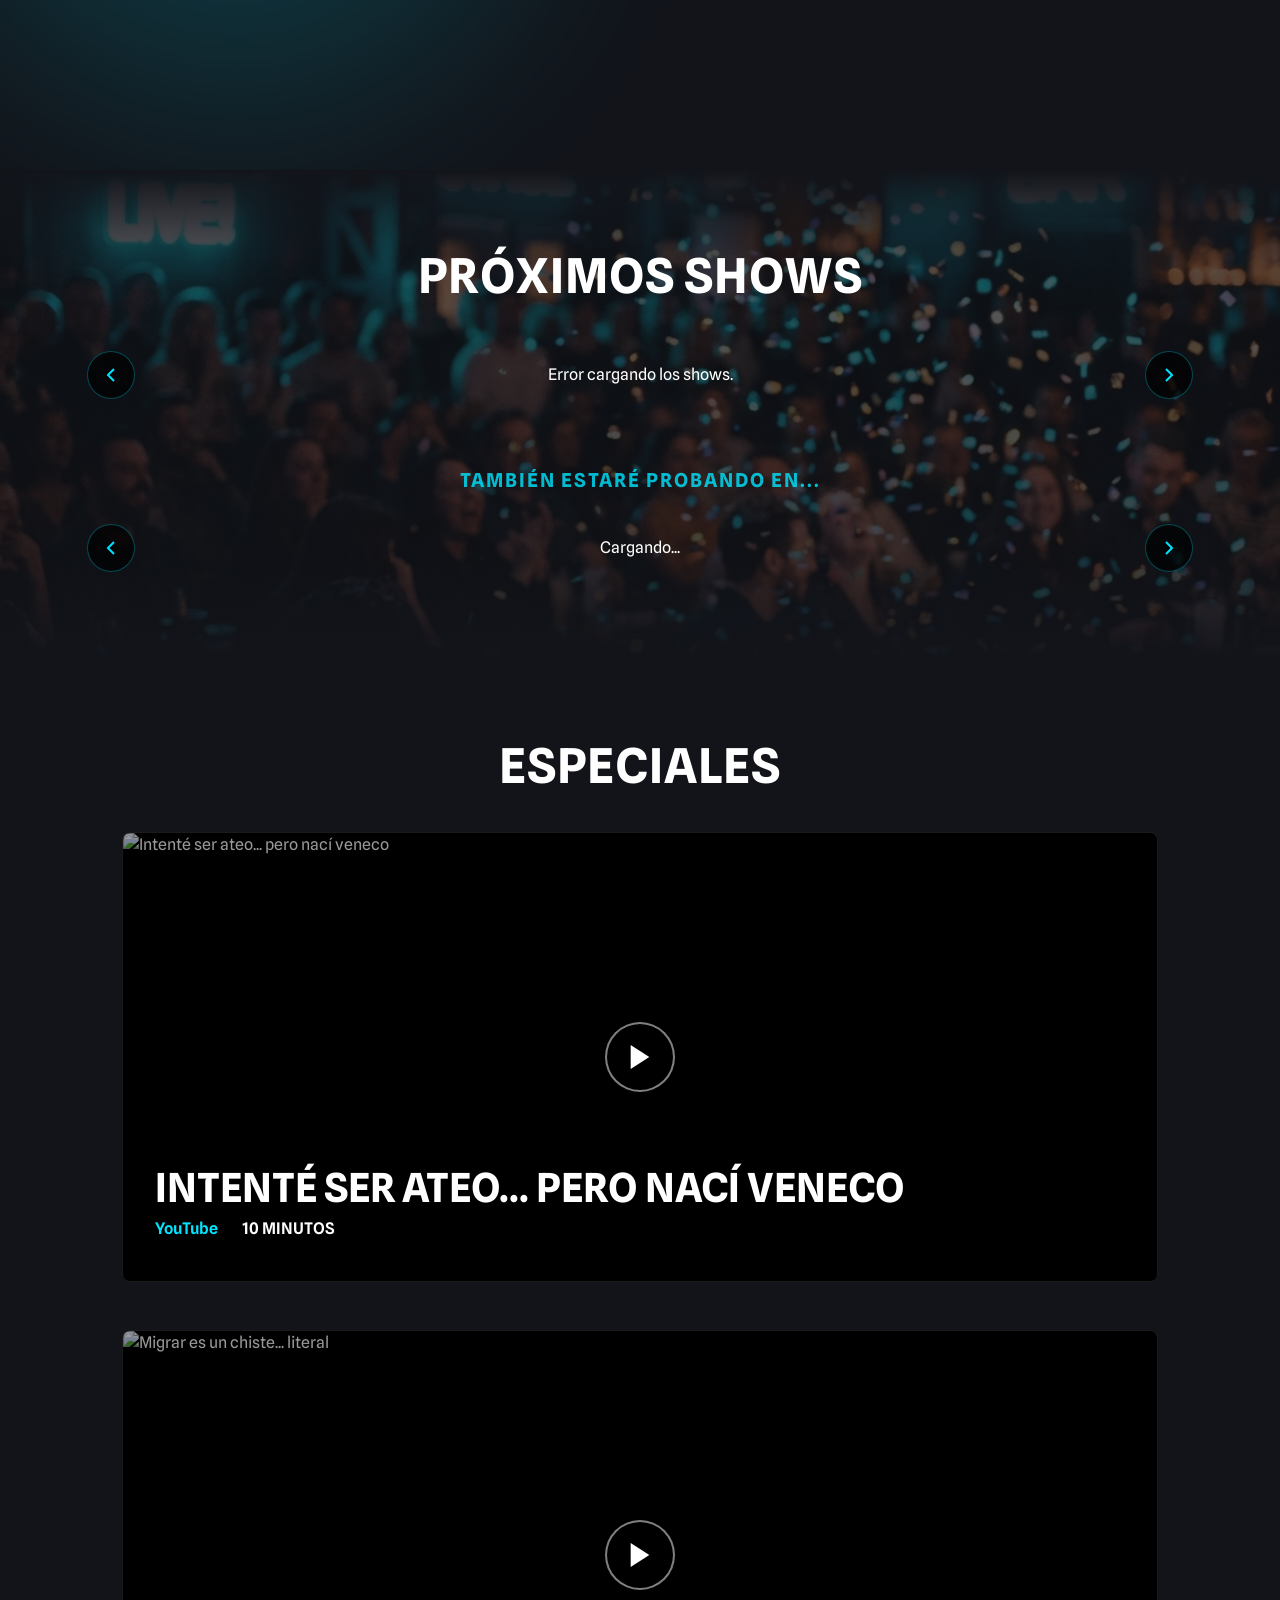
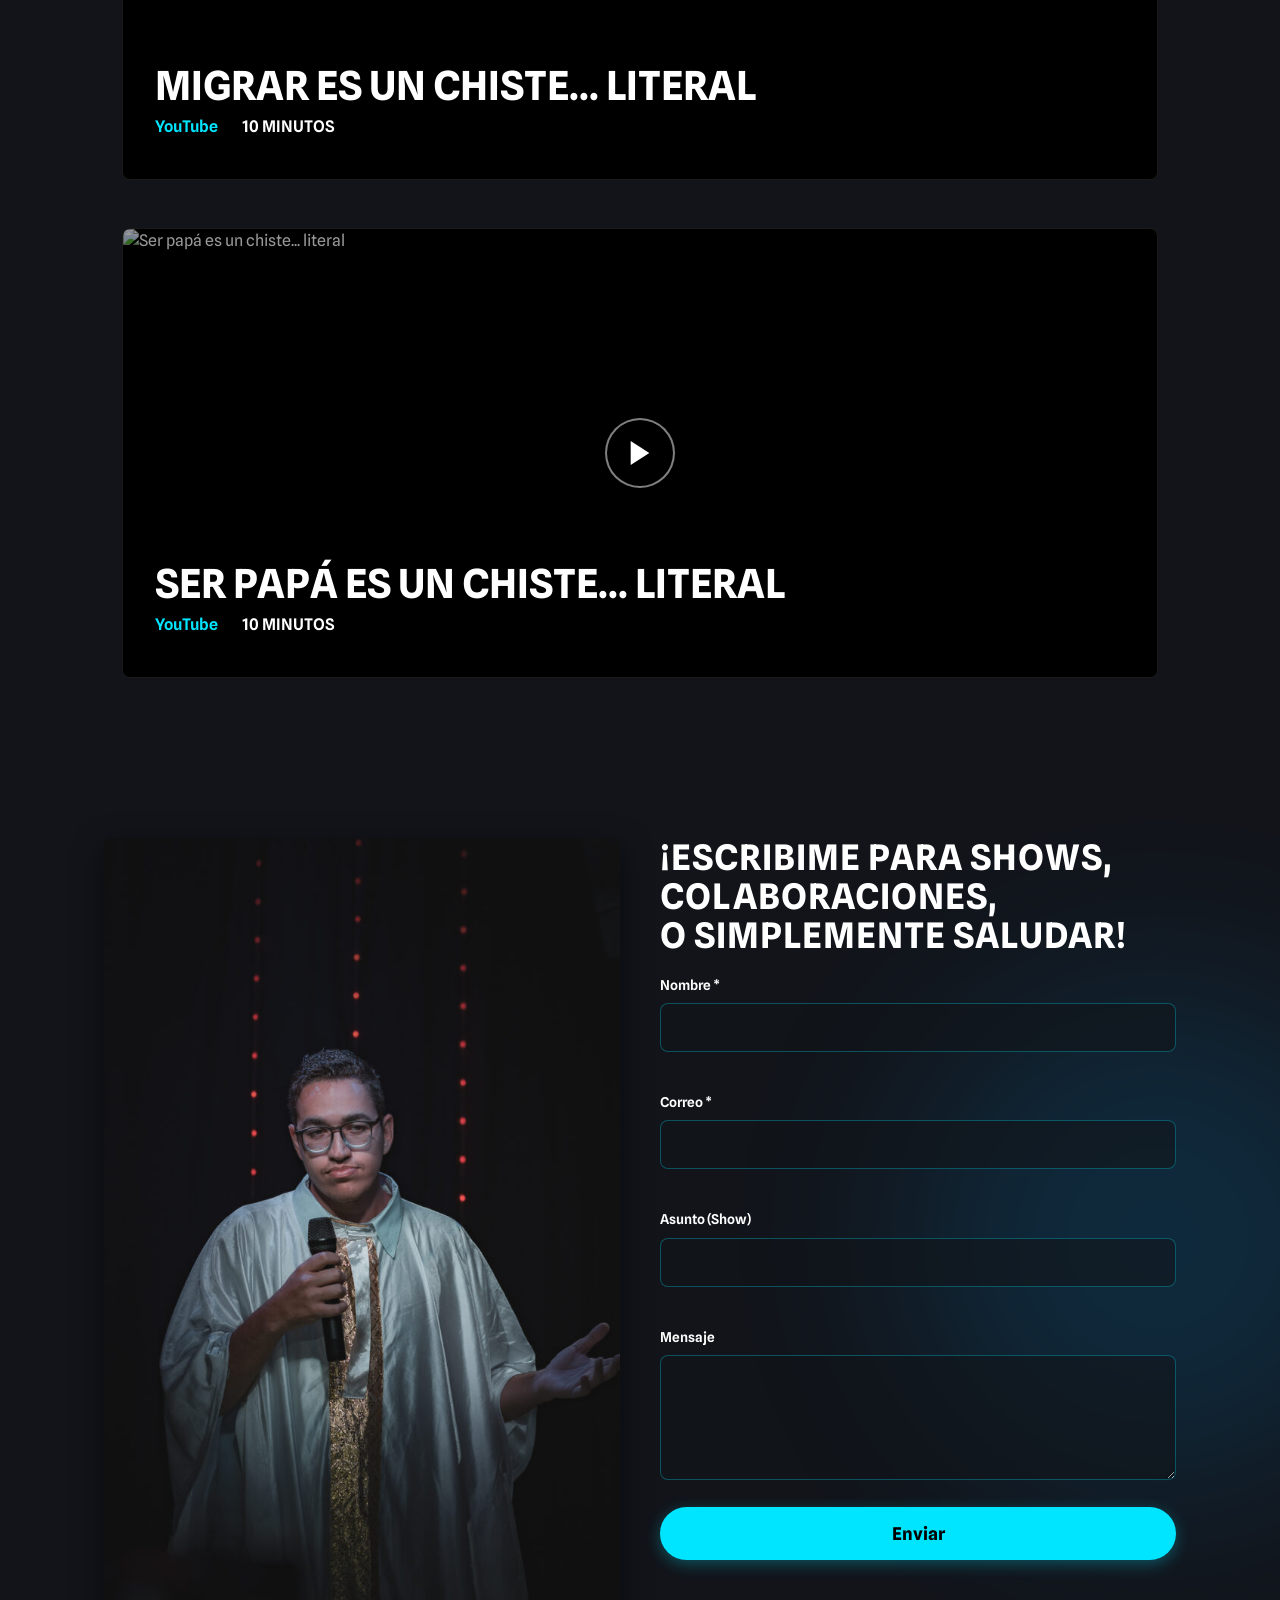
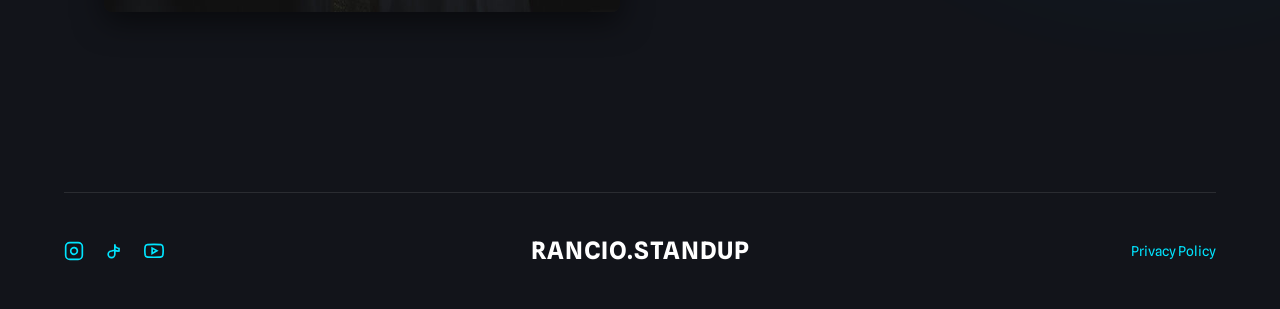
==== commit 5f929f0c: "feat: add Mundano featured section, dual carousel layout, and brand styling" ====
--- a/index.html
+++ b/index.html
@@ -1,21 +1,25 @@
 <!DOCTYPE html>
 <html lang="es">
+
 <head>
     <meta charset="UTF-8">
     <meta name="viewport" content="width=device-width, initial-scale=1.0">
-    <meta name="description" content="Rancio Standup - Mi mamá dice que soy gracioso. Entradas para próximos shows y especiales de comedia.">
+    <meta name="description"
+        content="Rancio Standup - Mi mamá dice que soy gracioso. Entradas para próximos shows y especiales de comedia.">
     <title>Rancio Standup</title>
     <link rel="preconnect" href="https://fonts.googleapis.com">
     <link rel="preconnect" href="https://fonts.gstatic.com" crossorigin>
-    <link href="https://fonts.googleapis.com/css2?family=Spline+Sans:wght@300;400;500;600;700;800;900&display=swap" rel="stylesheet">
+    <link href="https://fonts.googleapis.com/css2?family=Spline+Sans:wght@300;400;500;600;700;800;900&display=swap"
+        rel="stylesheet">
     <link rel="stylesheet" href="index.css">
-    
+
     <!-- Favicon -->
     <link rel="icon" type="image/svg+xml" href="assets/favicon.svg">
 
     <!-- SEO & Social Media (OpenGraph) -->
     <meta property="og:title" content="Rancio Standup - Mi mamá dice que soy gracioso">
-    <meta property="og:description" content="Ven a ver a Rancio Standup en vivo. Próximos shows, especiales de comedia y más.">
+    <meta property="og:description"
+        content="Ven a ver a Rancio Standup en vivo. Próximos shows, especiales de comedia y más.">
     <meta property="og:image" content="assets/hero.jpg">
     <meta property="og:url" content="https://ranciostandup.netlify.app/">
     <meta property="og:type" content="website">
@@ -23,28 +27,66 @@
     <!-- Twitter -->
     <meta name="twitter:card" content="summary_large_image">
     <meta name="twitter:title" content="Rancio Standup">
-    <meta name="twitter:description" content="Mi mamá dice que soy gracioso. Entradas para próximos shows y especiales.">
+    <meta name="twitter:description"
+        content="Mi mamá dice que soy gracioso. Entradas para próximos shows y especiales.">
     <meta name="twitter:image" content="assets/hero.jpg">
 </head>
+
 <body>
-    <div class="blob-bg blob-1"></div>
-    <div class="blob-bg blob-2"></div>
-
-    <nav class="navbar">
+    <!-- Featured Show Section (Mundano) -->
+    <section class="featured-show" id="mundano">
+        <div class="featured-bg"></div>
+        
+        <!-- CTA Button for Mundano -->
+        <a href="https://eventoscomediacr.com/eventos/mundano-show-de-humor-negro" target="_blank" class="mundano-cta reveal">
+            <div class="cta-icon">
+                <svg viewBox="0 0 24 24" width="24" height="24" fill="currentColor"><path d="M22 10V6a2 2 0 0 0-2-2H4a2 2 0 0 0-2 2v4a2 2 0 0 1 0 4v4a2 2 0 0 0 2 2h16a2 2 0 0 0 2-2v-4a2 2 0 0 1 0-4zM13 17h-2v-2h2v2zm0-4h-2v-2h2v2zm0-4h-2V7h2v2z"/></svg>
+            </div>
+            <span>RESERVAR AHORA</span>
+        </a>
+
+        <div class="scroll-indicator">
+            <span class="mouse">
+                <span class="wheel"></span>
+            </span>
+            <p>DESCUBRE MÁS FECHAS</p>
+        </div>
+    </section>
+
+    <div class="content-wrapper">
+        <div class="blob-bg blob-1"></div>
+        <div class="blob-bg blob-2"></div>
+
+        <nav class="navbar">
         <div class="nav-container">
             <a href="#" class="logo">RANCIO<span>.STANDUP</span></a>
             <div class="nav-links">
                 <div class="social-links nav-social">
                     <a href="https://www.instagram.com/rancio.standup/" target="_blank" aria-label="Instagram">
-                        <svg viewBox="0 0 24 24" width="20" height="20" stroke="currentColor" stroke-width="2" fill="none"><rect x="2" y="2" width="20" height="20" rx="5" ry="5"></rect><path d="M16 11.37A4 4 0 1 1 12.63 8 4 4 0 0 1 16 11.37z"></path><line x1="17.5" y1="6.5" x2="17.51" y2="6.5"></line></svg>
+                        <svg viewBox="0 0 24 24" width="20" height="20" stroke="currentColor" stroke-width="2"
+                            fill="none">
+                            <rect x="2" y="2" width="20" height="20" rx="5" ry="5"></rect>
+                            <path d="M16 11.37A4 4 0 1 1 12.63 8 4 4 0 0 1 16 11.37z"></path>
+                            <line x1="17.5" y1="6.5" x2="17.51" y2="6.5"></line>
+                        </svg>
                     </a>
                     <a href="https://www.tiktok.com/@rancio.standup" target="_blank" aria-label="TikTok">
-                        <svg viewBox="0 0 24 24" width="20" height="20" stroke="currentColor" stroke-width="2" fill="none"><path d="M9 12a4 4 0 1 0 4 4V4a5 5 0 0 0 5 5v3a8 8 0 0 1-5-1z"></path></svg>
+                        <svg viewBox="0 0 24 24" width="20" height="20" stroke="currentColor" stroke-width="2"
+                            fill="none">
+                            <path d="M9 12a4 4 0 1 0 4 4V4a5 5 0 0 0 5 5v3a8 8 0 0 1-5-1z"></path>
+                        </svg>
                     </a>
                     <a href="https://www.youtube.com/@RancioStandUp" target="_blank" aria-label="YouTube">
-                        <svg viewBox="0 0 24 24" width="20" height="20" stroke="currentColor" stroke-width="2" fill="none"><path d="M22.54 6.42a2.78 2.78 0 0 0-1.94-2C18.88 4 12 4 12 4s-6.88 0-8.6.46a2.78 2.78 0 0 0-1.94 2A29 29 0 0 0 1 11.75a29 29 0 0 0 .46 5.33 2.78 2.78 0 0 0 1.94 2c1.72.46 8.6.46 8.6.46s6.88 0 8.6-.46a2.78 2.78 0 0 0 1.94-2 29 29 0 0 0 .46-5.33 29 29 0 0 0-.46-5.33z"></path><polygon points="9.75 15.02 15.5 11.75 9.75 8.48 9.75 15.02"></polygon></svg>
+                        <svg viewBox="0 0 24 24" width="20" height="20" stroke="currentColor" stroke-width="2"
+                            fill="none">
+                            <path
+                                d="M22.54 6.42a2.78 2.78 0 0 0-1.94-2C18.88 4 12 4 12 4s-6.88 0-8.6.46a2.78 2.78 0 0 0-1.94 2A29 29 0 0 0 1 11.75a29 29 0 0 0 .46 5.33 2.78 2.78 0 0 0 1.94 2c1.72.46 8.6.46 8.6.46s6.88 0 8.6-.46a2.78 2.78 0 0 0 1.94-2 29 29 0 0 0 .46-5.33 29 29 0 0 0-.46-5.33z">
+                            </path>
+                            <polygon points="9.75 15.02 15.5 11.75 9.75 8.48 9.75 15.02"></polygon>
+                        </svg>
                     </a>
                 </div>
+                <a href="#mundano" class="nav-link mundano-link">Mundano</a>
                 <a href="#shows" class="nav-link">Shows</a>
                 <a href="#specials" class="nav-link">Especiales</a>
                 <a href="#contact" class="nav-link">Contacto</a>
@@ -78,23 +120,52 @@
             <div class="section-header reveal">
                 <h2>PRÓXIMOS SHOWS</h2>
             </div>
-            
-            <div class="shows-carousel-wrapper">
-                <button class="carousel-btn prev" aria-label="Previous show">
-                    <svg viewBox="0 0 24 24" width="24" height="24" stroke="currentColor" stroke-width="2" fill="none"><polyline points="15 18 9 12 15 6"></polyline></svg>
-                </button>
-                
-                <div class="shows-carousel" id="showsCarousel">
-                    <!-- Cards will be populated by JS -->
-                </div>
-                
-                <button class="carousel-btn next" aria-label="Next show">
-                    <svg viewBox="0 0 24 24" width="24" height="24" stroke="currentColor" stroke-width="2" fill="none"><polyline points="9 18 15 12 9 6"></polyline></svg>
-                </button>
-            </div>
-            <div class="carousel-indicators">
-                <span class="indicator active"></span>
-                <span class="indicator"></span>
+
+            <!-- Regular Shows -->
+            <div id="regularShowsSection" class="show-category-wrapper reveal">
+                <div class="shows-carousel-wrapper">
+                    <button class="carousel-btn prev" id="prevRegular" aria-label="Previous show">
+                        <svg viewBox="0 0 24 24" width="24" height="24" stroke="currentColor" stroke-width="2"
+                            fill="none">
+                            <polyline points="15 18 9 12 15 6"></polyline>
+                        </svg>
+                    </button>
+
+                    <div class="shows-carousel" id="regularShowsCarousel">
+                        <!-- Cards will be populated by JS -->
+                    </div>
+
+                    <button class="carousel-btn next" id="nextRegular" aria-label="Next show">
+                        <svg viewBox="0 0 24 24" width="24" height="24" stroke="currentColor" stroke-width="2"
+                            fill="none">
+                            <polyline points="9 18 15 12 9 6"></polyline>
+                        </svg>
+                    </button>
+                </div>
+            </div>
+
+            <!-- Open Mics -->
+            <div id="openMicsSection" class="show-category-wrapper reveal" style="margin-top: 60px;">
+                <div class="show-category-title">TAMBIÉN ESTARÉ PROBANDO EN...</div>
+                <div class="shows-carousel-wrapper">
+                    <button class="carousel-btn prev" id="prevOpen" aria-label="Previous show">
+                        <svg viewBox="0 0 24 24" width="24" height="24" stroke="currentColor" stroke-width="2"
+                            fill="none">
+                            <polyline points="15 18 9 12 15 6"></polyline>
+                        </svg>
+                    </button>
+
+                    <div class="shows-carousel" id="openMicsCarousel">
+                        <!-- Cards will be populated by JS -->
+                    </div>
+
+                    <button class="carousel-btn next" id="nextOpen" aria-label="Next show">
+                        <svg viewBox="0 0 24 24" width="24" height="24" stroke="currentColor" stroke-width="2"
+                            fill="none">
+                            <polyline points="9 18 15 12 9 6"></polyline>
+                        </svg>
+                    </button>
+                </div>
             </div>
         </section>
 
@@ -103,13 +174,17 @@
             <div class="section-header reveal">
                 <h2>ESPECIALES</h2>
             </div>
-            
+
             <div class="video-grid">
                 <!-- Video 1 -->
                 <div class="video-card reveal delay-100">
                     <div class="video-thumbnail">
-                        <img src="https://img.youtube.com/vi/Yufv-9ZsdQo/maxresdefault.jpg" alt="Intenté ser ateo... pero nací veneco">
-                        <div class="play-btn" data-youtube="Yufv-9ZsdQo"><svg viewBox="0 0 24 24" width="32" height="32" fill="currentColor"><polygon points="5 3 19 12 5 21 5 3"></polygon></svg></div>
+                        <img src="https://img.youtube.com/vi/Yufv-9ZsdQo/maxresdefault.jpg"
+                            alt="Intenté ser ateo... pero nací veneco">
+                        <div class="play-btn" data-youtube="Yufv-9ZsdQo"><svg viewBox="0 0 24 24" width="32" height="32"
+                                fill="currentColor">
+                                <polygon points="5 3 19 12 5 21 5 3"></polygon>
+                            </svg></div>
                     </div>
                     <div class="video-info">
                         <div class="video-title">INTENTÉ SER ATEO... PERO NACÍ VENECO</div>
@@ -122,8 +197,12 @@
                 <!-- Video 2 -->
                 <div class="video-card reveal delay-200">
                     <div class="video-thumbnail">
-                        <img src="https://img.youtube.com/vi/xLe0QZsCQi4/maxresdefault.jpg" alt="Migrar es un chiste... literal">
-                        <div class="play-btn" data-youtube="xLe0QZsCQi4"><svg viewBox="0 0 24 24" width="32" height="32" fill="currentColor"><polygon points="5 3 19 12 5 21 5 3"></polygon></svg></div>
+                        <img src="https://img.youtube.com/vi/xLe0QZsCQi4/maxresdefault.jpg"
+                            alt="Migrar es un chiste... literal">
+                        <div class="play-btn" data-youtube="xLe0QZsCQi4"><svg viewBox="0 0 24 24" width="32" height="32"
+                                fill="currentColor">
+                                <polygon points="5 3 19 12 5 21 5 3"></polygon>
+                            </svg></div>
                     </div>
                     <div class="video-info">
                         <div class="video-title">MIGRAR ES UN CHISTE... LITERAL</div>
@@ -136,8 +215,12 @@
                 <!-- Video 3 -->
                 <div class="video-card reveal delay-300">
                     <div class="video-thumbnail">
-                        <img src="https://img.youtube.com/vi/ewY2P0SBuTs/maxresdefault.jpg" alt="Ser papá es un chiste... literal">
-                        <div class="play-btn" data-youtube="ewY2P0SBuTs"><svg viewBox="0 0 24 24" width="32" height="32" fill="currentColor"><polygon points="5 3 19 12 5 21 5 3"></polygon></svg></div>
+                        <img src="https://img.youtube.com/vi/ewY2P0SBuTs/maxresdefault.jpg"
+                            alt="Ser papá es un chiste... literal">
+                        <div class="play-btn" data-youtube="ewY2P0SBuTs"><svg viewBox="0 0 24 24" width="32" height="32"
+                                fill="currentColor">
+                                <polygon points="5 3 19 12 5 21 5 3"></polygon>
+                            </svg></div>
                     </div>
                     <div class="video-info">
                         <div class="video-title">SER PAPÁ ES UN CHISTE... LITERAL</div>
@@ -155,10 +238,13 @@
             <div class="modal-content">
                 <button class="close-modal" id="closeModal">&times;</button>
                 <div class="iframe-container">
-                    <iframe id="youtubePlayer" src="" frameborder="0" allow="accelerometer; autoplay; clipboard-write; encrypted-media; gyroscope; picture-in-picture" allowfullscreen></iframe>
+                    <iframe id="youtubePlayer" src="" frameborder="0"
+                        allow="accelerometer; autoplay; clipboard-write; encrypted-media; gyroscope; picture-in-picture"
+                        allowfullscreen></iframe>
                 </div>
                 <div class="modal-footer">
-                    <a href="https://youtube.com/" target="_blank" class="btn btn-primary btn-sm">Ir a mi canal de YouTube</a>
+                    <a href="https://youtube.com/" target="_blank" class="btn btn-primary btn-sm">Ir a mi canal de
+                        YouTube</a>
                 </div>
             </div>
         </div>
@@ -175,12 +261,15 @@
                         <h2 id="showModalTitle" class="highlight"></h2>
                         <div class="show-meta-info">
                             <p class="show-date-text">📅 <span id="showModalDate"></span></p>
-                            <p class="show-location-text">📍 <span id="showModalVenue"></span><span id="showModalCity"></span></p>
-                            <p id="showModalComediansContainer" class="show-comedians-text" style="display: none;">🎭 <span id="showModalComedians"></span></p>
+                            <p class="show-location-text">📍 <span id="showModalVenue"></span><span
+                                    id="showModalCity"></span></p>
+                            <p id="showModalComediansContainer" class="show-comedians-text" style="display: none;">🎭
+                                <span id="showModalComedians"></span></p>
                             <p class="show-price-text">🎟️ <span id="showModalPrice"></span></p>
                         </div>
                         <div class="modal-footer show-modal-footer">
-                            <a id="showModalTicketsBtn" href="#" target="_blank" class="btn btn-primary btn-lg btn-block">Comprar Entradas</a>
+                            <a id="showModalTicketsBtn" href="#" target="_blank"
+                                class="btn btn-primary btn-lg btn-block">Comprar Entradas</a>
                         </div>
                     </div>
                 </div>
@@ -230,13 +319,24 @@
             <div class="social-links">
                 <!-- Using inline SVGs for icons -->
                 <a href="https://www.instagram.com/rancio.standup/" target="_blank" aria-label="Instagram">
-                    <svg viewBox="0 0 24 24" width="20" height="20" stroke="currentColor" stroke-width="2" fill="none"><rect x="2" y="2" width="20" height="20" rx="5" ry="5"></rect><path d="M16 11.37A4 4 0 1 1 12.63 8 4 4 0 0 1 16 11.37z"></path><line x1="17.5" y1="6.5" x2="17.51" y2="6.5"></line></svg>
+                    <svg viewBox="0 0 24 24" width="20" height="20" stroke="currentColor" stroke-width="2" fill="none">
+                        <rect x="2" y="2" width="20" height="20" rx="5" ry="5"></rect>
+                        <path d="M16 11.37A4 4 0 1 1 12.63 8 4 4 0 0 1 16 11.37z"></path>
+                        <line x1="17.5" y1="6.5" x2="17.51" y2="6.5"></line>
+                    </svg>
                 </a>
                 <a href="https://www.tiktok.com/@rancio.standup" target="_blank" aria-label="TikTok">
-                    <svg viewBox="0 0 24 24" width="20" height="20" stroke="currentColor" stroke-width="2" fill="none"><path d="M9 12a4 4 0 1 0 4 4V4a5 5 0 0 0 5 5v3a8 8 0 0 1-5-1z"></path></svg>
+                    <svg viewBox="0 0 24 24" width="20" height="20" stroke="currentColor" stroke-width="2" fill="none">
+                        <path d="M9 12a4 4 0 1 0 4 4V4a5 5 0 0 0 5 5v3a8 8 0 0 1-5-1z"></path>
+                    </svg>
                 </a>
                 <a href="https://www.youtube.com/@RancioStandUp" target="_blank" aria-label="YouTube">
-                    <svg viewBox="0 0 24 24" width="20" height="20" stroke="currentColor" stroke-width="2" fill="none"><path d="M22.54 6.42a2.78 2.78 0 0 0-1.94-2C18.88 4 12 4 12 4s-6.88 0-8.6.46a2.78 2.78 0 0 0-1.94 2A29 29 0 0 0 1 11.75a29 29 0 0 0 .46 5.33 2.78 2.78 0 0 0 1.94 2c1.72.46 8.6.46 8.6.46s6.88 0 8.6-.46a2.78 2.78 0 0 0 1.94-2 29 29 0 0 0 .46-5.33 29 29 0 0 0-.46-5.33z"></path><polygon points="9.75 15.02 15.5 11.75 9.75 8.48 9.75 15.02"></polygon></svg>
+                    <svg viewBox="0 0 24 24" width="20" height="20" stroke="currentColor" stroke-width="2" fill="none">
+                        <path
+                            d="M22.54 6.42a2.78 2.78 0 0 0-1.94-2C18.88 4 12 4 12 4s-6.88 0-8.6.46a2.78 2.78 0 0 0-1.94 2A29 29 0 0 0 1 11.75a29 29 0 0 0 .46 5.33 2.78 2.78 0 0 0 1.94 2c1.72.46 8.6.46 8.6.46s6.88 0 8.6-.46a2.78 2.78 0 0 0 1.94-2 29 29 0 0 0 .46-5.33 29 29 0 0 0-.46-5.33z">
+                        </path>
+                        <polygon points="9.75 15.02 15.5 11.75 9.75 8.48 9.75 15.02"></polygon>
+                    </svg>
                 </a>
             </div>
             <div class="footer-logo">RANCIO.STANDUP</div>
@@ -246,6 +346,9 @@
         </div>
     </footer>
 
+    </div> <!-- End content-wrapper -->
+
     <script src="script.js"></script>
 </body>
-</html>
+
+</html>
--- a/index.css
+++ b/index.css
@@ -1,3 +1,135 @@
+/* Featured Show Section */
+.featured-show {
+    position: sticky;
+    top: 0;
+    width: 100%;
+    height: 100vh;
+    z-index: 1;
+    overflow: hidden;
+    background: #000;
+}
+
+.featured-bg {
+    position: absolute;
+    inset: 0;
+    background-image: url('assets/shows/mundano_banner.jpg');
+    background-size: cover;
+    background-position: center;
+    filter: brightness(0.9);
+    transition: transform 0.5s ease-out;
+}
+
+.featured-show:after {
+    content: '';
+    position: absolute;
+    inset: 0;
+    background: linear-gradient(to bottom, transparent 70%, rgba(0,0,0,0.8));
+    pointer-events: none;
+}
+
+.content-wrapper {
+    position: relative;
+    z-index: 10;
+    background-color: var(--bg-color);
+    box-shadow: 0 -20px 50px rgba(0,0,0,0.5);
+}
+
+/* Scroll Indicator */
+.scroll-indicator {
+    position: absolute;
+    bottom: 30px;
+    left: 50%;
+    transform: translateX(-50%);
+    display: flex;
+    flex-direction: column;
+    align-items: center;
+    gap: 10px;
+    z-index: 5;
+    color: #fff;
+    opacity: 0.8;
+}
+
+.scroll-indicator p {
+    font-size: 0.7rem;
+    letter-spacing: 3px;
+    font-weight: 600;
+    text-transform: uppercase;
+}
+
+.mouse {
+    width: 25px;
+    height: 40px;
+    border: 2px solid #fff;
+    border-radius: 20px;
+    position: relative;
+}
+
+.wheel {
+    width: 3px;
+    height: 6px;
+    background: #fff;
+    position: absolute;
+    top: 6px;
+    left: 50%;
+    transform: translateX(-50%);
+    border-radius: 2px;
+    animation: scroll-wheel 2s infinite;
+}
+
+@keyframes scroll-wheel {
+    0% { transform: translate(-50%, 0); opacity: 0; }
+    30% { opacity: 1; }
+    100% { transform: translate(-50%, 15px); opacity: 0; }
+}
+
+.mundano-link {
+    color: #b80703 !important;
+    font-weight: 700 !important;
+}
+
+/* Mundano CTA Button (Inside Featured) */
+.mundano-cta {
+    position: absolute;
+    bottom: 40px;
+    right: 5%;
+    z-index: 100;
+    background: #b80703;
+    color: #d3bd9f;
+    padding: 14px 28px;
+    border-radius: 4px; /* Grittier, less rounded */
+    display: flex;
+    align-items: center;
+    gap: 12px;
+    text-decoration: none;
+    font-weight: 900;
+    font-size: 0.95rem;
+    letter-spacing: 2px;
+    box-shadow: 0 10px 30px rgba(184, 7, 3, 0.4);
+    transition: all 0.3s cubic-bezier(0.175, 0.885, 0.32, 1.275);
+    animation: pulse-mundano 2s infinite;
+    border: 1px solid rgba(211, 189, 159, 0.3);
+    text-transform: uppercase;
+}
+
+.mundano-cta:hover {
+    transform: scale(1.05) translateY(-5px);
+    box-shadow: 0 15px 40px rgba(184, 7, 3, 0.6);
+    background: #d3bd9f;
+    color: #b80703;
+}
+
+.cta-icon {
+    display: flex;
+    align-items: center;
+    justify-content: center;
+}
+
+@keyframes pulse-mundano {
+    0% { box-shadow: 0 0 0 0 rgba(184, 7, 3, 0.7); }
+    70% { box-shadow: 0 0 0 15px rgba(184, 7, 3, 0); }
+    100% { box-shadow: 0 0 0 0 rgba(184, 7, 3, 0); }
+}
+
 :root {
     /* Updated Design Tokens: Cyan */
     --primary: #00E5FF;
@@ -319,6 +451,21 @@
     z-index: 2;
 }
 
+.show-category-title {
+    text-align: center;
+    font-size: 1.2rem;
+    font-weight: 700;
+    color: var(--primary);
+    margin-bottom: 20px;
+    letter-spacing: 2px;
+    text-transform: uppercase;
+    opacity: 0.8;
+}
+
+.show-category-wrapper {
+    width: 100%;
+}
+
 /* Carousel */
 .shows-carousel-wrapper {
     width: 100%;
@@ -337,6 +484,10 @@
     scroll-snap-type: x mandatory;
     -ms-overflow-style: none; /* IE and Edge */
     scrollbar-width: none; /* Firefox */
+}
+
+.shows-carousel.centered {
+    justify-content: center;
 }
 
 .shows-carousel::-webkit-scrollbar {
